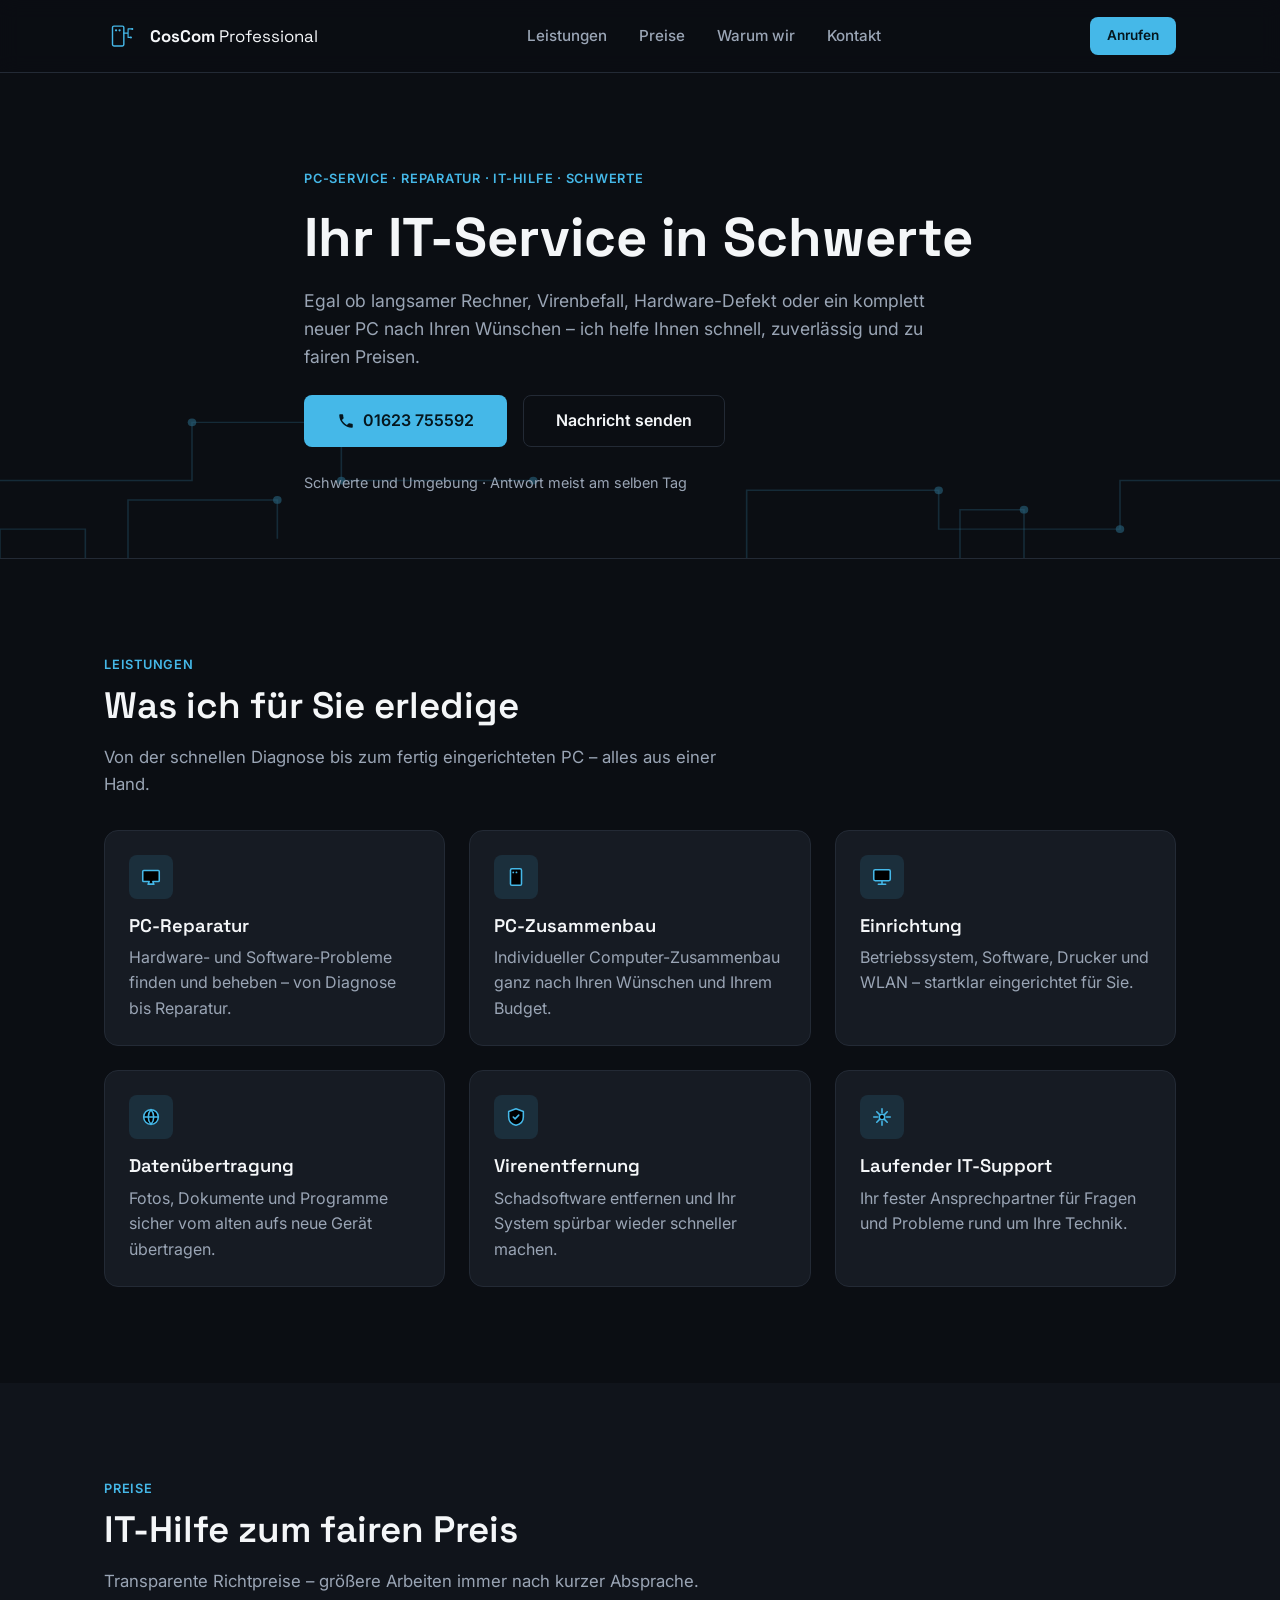
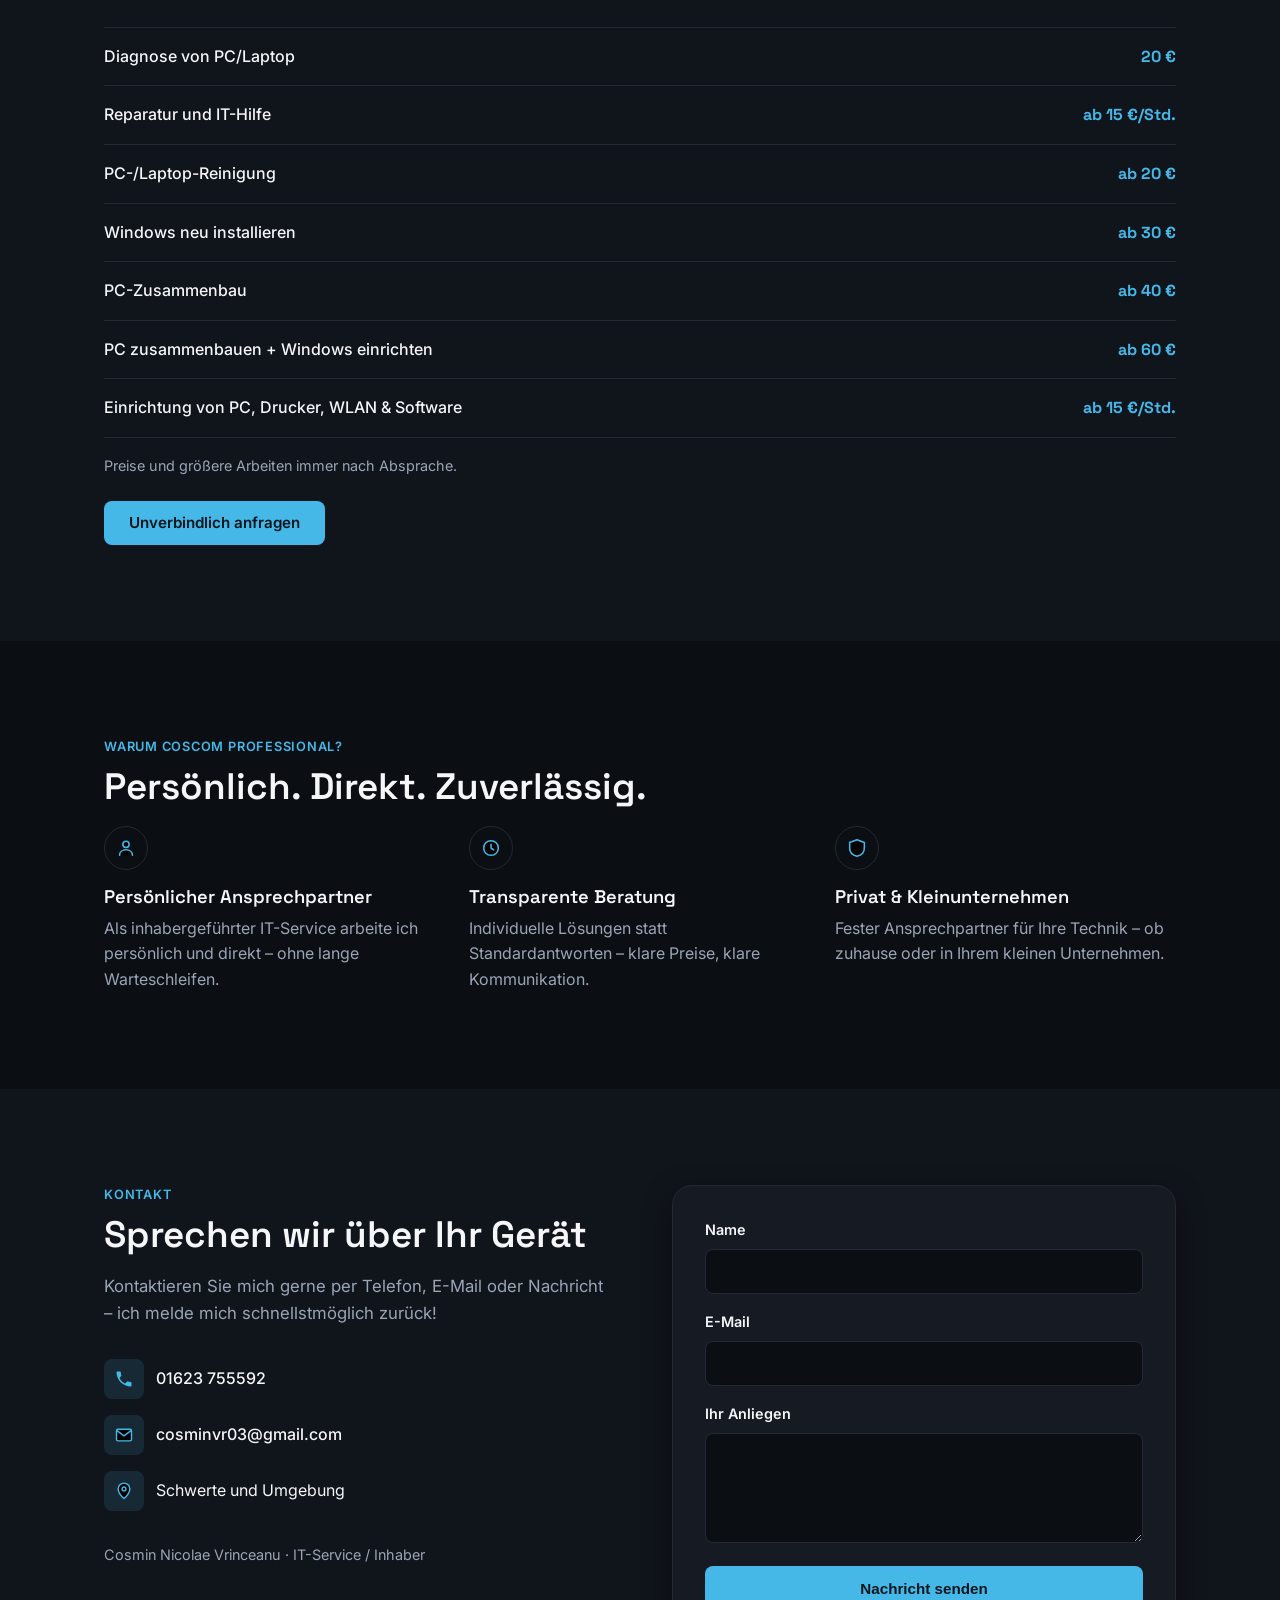
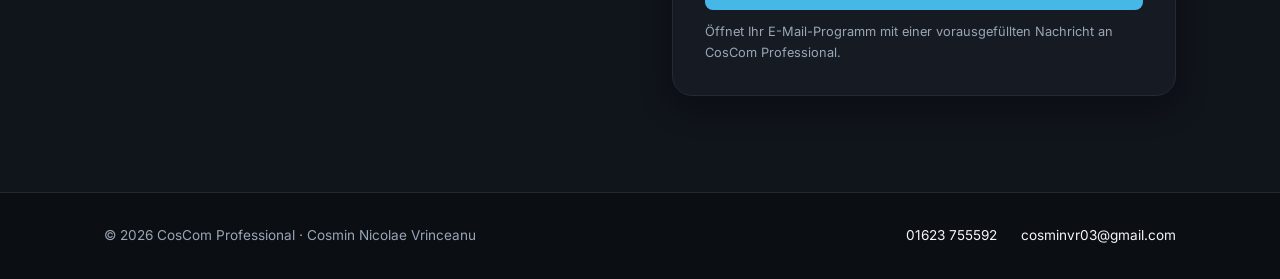
==== index.html @ d7ea2a49 "Add CosCom Professional landing page Static, responsive, accessible site built with the ui-ux-pro-ma" ====
<!doctype html>
<html lang="de">
<head>
<meta charset="UTF-8">
<meta name="viewport" content="width=device-width, initial-scale=1">
<title>CosCom Professional – IT-Service in Schwerte</title>
<meta name="description" content="CosCom Professional: PC-Reparatur, Zusammenbau, Einrichtung und IT-Support in Schwerte und Umgebung. Persönlich, schnell, faire Preise.">
<meta name="theme-color" content="#0b0e13">
<link rel="icon" href="assets/favicon.svg" type="image/svg+xml">
<link rel="preconnect" href="https://fonts.googleapis.com">
<link rel="preconnect" href="https://fonts.gstatic.com" crossorigin>
<link href="https://fonts.googleapis.com/css2?family=Space+Grotesk:wght@500;600;700&family=Inter:wght@400;500;600;700&display=swap" rel="stylesheet">
<link rel="stylesheet" href="assets/css/styles.css">
</head>
<body>

<a class="skip-link" href="#main">Zum Inhalt springen</a>

<header class="site-header">
  <div class="container header-row">
    <a href="#top" class="brand" aria-label="CosCom Professional – Startseite">
      <svg class="brand-icon" viewBox="0 0 48 48" fill="none" aria-hidden="true">
        <rect x="12" y="10" width="16" height="28" rx="2" stroke="currentColor" stroke-width="2"/>
        <circle cx="17" cy="16" r="1.6" fill="currentColor"/>
        <circle cx="22" cy="16" r="1.6" fill="currentColor"/>
        <path d="M28 20 H34 M34 20 V14 M34 20 V26 M34 14 H40 M34 26 H38" stroke="currentColor" stroke-width="1.6" stroke-linecap="round"/>
        <circle cx="40" cy="14" r="1.4" fill="currentColor"/>
        <circle cx="38" cy="26" r="1.4" fill="currentColor"/>
      </svg>
      <span class="brand-word"><strong>CosCom</strong> Professional</span>
    </a>

    <nav class="main-nav" id="main-nav" aria-label="Hauptnavigation">
      <a href="#leistungen">Leistungen</a>
      <a href="#preise">Preise</a>
      <a href="#warum">Warum wir</a>
      <a href="#kontakt">Kontakt</a>
    </nav>

    <div class="header-actions">
      <a class="btn btn-primary btn-sm" href="tel:+491623755592">Anrufen</a>
      <button class="nav-toggle" id="nav-toggle" aria-expanded="false" aria-controls="main-nav" aria-label="Menü öffnen">
        <span></span><span></span><span></span>
      </button>
    </div>
  </div>
</header>

<main id="main">

  <section class="hero" id="top">
    <div class="hero-circuit" aria-hidden="true">
      <svg viewBox="0 0 1200 500" preserveAspectRatio="none">
        <g class="circuit-lines">
          <path d="M0 420 H180 V360 H320 V420 H500" />
          <path d="M120 500 V440 H260 V480" />
          <path d="M700 500 V430 H880 V470 H1050 V420 H1200" />
          <path d="M900 500 V450 H960 V500" />
          <path d="M0 500 V470 H80 V500" />
        </g>
        <g class="circuit-dots">
          <circle cx="180" cy="360" r="4"/>
          <circle cx="320" cy="420" r="4"/>
          <circle cx="500" cy="420" r="4"/>
          <circle cx="260" cy="440" r="4"/>
          <circle cx="880" cy="430" r="4"/>
          <circle cx="1050" cy="470" r="4"/>
          <circle cx="960" cy="450" r="4"/>
        </g>
      </svg>
    </div>

    <div class="container hero-inner">
      <p class="eyebrow">PC-Service &middot; Reparatur &middot; IT-Hilfe &middot; Schwerte</p>
      <h1>Ihr IT-Service in&nbsp;Schwerte</h1>
      <p class="hero-lede">
        Egal ob langsamer Rechner, Virenbefall, Hardware-Defekt oder ein komplett neuer PC nach Ihren Wünschen –
        ich helfe Ihnen schnell, zuverlässig und zu fairen Preisen.
      </p>
      <div class="hero-ctas">
        <a class="btn btn-primary btn-lg" href="tel:+491623755592">
          <svg viewBox="0 0 24 24" aria-hidden="true"><path d="M6.6 10.8c1.4 2.8 3.8 5.2 6.6 6.6l2.2-2.2c.3-.3.7-.4 1-.2 1.1.4 2.3.6 3.6.6.6 0 1 .4 1 1V20c0 .6-.4 1-1 1C10.9 21 3 13.1 3 3.9c0-.6.4-1 1-1h3.2c.6 0 1 .4 1 1 0 1.3.2 2.5.6 3.6.1.4 0 .8-.2 1L6.6 10.8Z" fill="currentColor"/></svg>
          01623 755592
        </a>
        <a class="btn btn-ghost btn-lg" href="#kontakt">Nachricht senden</a>
      </div>
      <p class="hero-note">Schwerte und Umgebung &middot; Antwort meist am selben Tag</p>
    </div>
  </section>

  <section class="section" id="leistungen">
    <div class="container">
      <p class="section-eyebrow">Leistungen</p>
      <h2>Was ich für Sie erledige</h2>
      <p class="section-lede">Von der schnellen Diagnose bis zum fertig eingerichteten PC – alles aus einer Hand.</p>

      <div class="grid grid-3">
        <article class="card">
          <span class="card-icon" aria-hidden="true">
            <svg viewBox="0 0 24 24"><path d="M4 5h16a1 1 0 0 1 1 1v10a1 1 0 0 1-1 1h-6l1 3H9l1-3H4a1 1 0 0 1-1-1V6a1 1 0 0 1 1-1Z" stroke="currentColor" stroke-width="1.7" stroke-linejoin="round"/><path d="M9 20h6" stroke="currentColor" stroke-width="1.7" stroke-linecap="round"/></svg>
          </span>
          <h3>PC-Reparatur</h3>
          <p>Hardware- und Software-Probleme finden und beheben – von Diagnose bis Reparatur.</p>
        </article>

        <article class="card">
          <span class="card-icon" aria-hidden="true">
            <svg viewBox="0 0 24 24"><rect x="6" y="3" width="12" height="18" rx="1.5" stroke="currentColor" stroke-width="1.7"/><circle cx="9" cy="7" r="1" fill="currentColor"/><circle cx="12.5" cy="7" r="1" fill="currentColor"/></svg>
          </span>
          <h3>PC-Zusammenbau</h3>
          <p>Individueller Computer-Zusammenbau ganz nach Ihren Wünschen und Ihrem Budget.</p>
        </article>

        <article class="card">
          <span class="card-icon" aria-hidden="true">
            <svg viewBox="0 0 24 24"><rect x="3" y="4" width="18" height="12" rx="1.5" stroke="currentColor" stroke-width="1.7"/><path d="M8 20h8M12 16v4" stroke="currentColor" stroke-width="1.7" stroke-linecap="round"/></svg>
          </span>
          <h3>Einrichtung</h3>
          <p>Betriebssystem, Software, Drucker und WLAN – startklar eingerichtet für Sie.</p>
        </article>

        <article class="card">
          <span class="card-icon" aria-hidden="true">
            <svg viewBox="0 0 24 24"><path d="M4 12a8 8 0 1 0 16 0 8 8 0 0 0-16 0Z" stroke="currentColor" stroke-width="1.7"/><path d="M4 12h16M12 4c2 2.2 3 5 3 8s-1 5.8-3 8c-2-2.2-3-5-3-8s1-5.8 3-8Z" stroke="currentColor" stroke-width="1.7"/></svg>
          </span>
          <h3>Datenübertragung</h3>
          <p>Fotos, Dokumente und Programme sicher vom alten aufs neue Gerät übertragen.</p>
        </article>

        <article class="card">
          <span class="card-icon" aria-hidden="true">
            <svg viewBox="0 0 24 24"><path d="M12 3 4 6v6c0 4.5 3.2 7.9 8 9 4.8-1.1 8-4.5 8-9V6l-8-3Z" stroke="currentColor" stroke-width="1.7" stroke-linejoin="round"/><path d="m9 12 2 2 4-4" stroke="currentColor" stroke-width="1.7" stroke-linecap="round" stroke-linejoin="round"/></svg>
          </span>
          <h3>Virenentfernung</h3>
          <p>Schadsoftware entfernen und Ihr System spürbar wieder schneller machen.</p>
        </article>

        <article class="card">
          <span class="card-icon" aria-hidden="true">
            <svg viewBox="0 0 24 24"><path d="M12 3v4M12 17v4M3 12h4M17 12h4M6.3 6.3l2.8 2.8M14.9 14.9l2.8 2.8M6.3 17.7l2.8-2.8M14.9 9.1l2.8-2.8" stroke="currentColor" stroke-width="1.7" stroke-linecap="round"/><circle cx="12" cy="12" r="3" stroke="currentColor" stroke-width="1.7"/></svg>
          </span>
          <h3>Laufender IT-Support</h3>
          <p>Ihr fester Ansprechpartner für Fragen und Probleme rund um Ihre Technik.</p>
        </article>
      </div>
    </div>
  </section>

  <section class="section section-alt" id="preise">
    <div class="container">
      <p class="section-eyebrow">Preise</p>
      <h2>IT-Hilfe zum fairen Preis</h2>
      <p class="section-lede">Transparente Richtpreise – größere Arbeiten immer nach kurzer Absprache.</p>

      <ul class="price-list" role="list">
        <li class="price-row"><span>Diagnose von PC/Laptop</span><span class="price-value">20&nbsp;€</span></li>
        <li class="price-row"><span>Reparatur und IT-Hilfe</span><span class="price-value">ab 15&nbsp;€/Std.</span></li>
        <li class="price-row"><span>PC-/Laptop-Reinigung</span><span class="price-value">ab 20&nbsp;€</span></li>
        <li class="price-row"><span>Windows neu installieren</span><span class="price-value">ab 30&nbsp;€</span></li>
        <li class="price-row"><span>PC-Zusammenbau</span><span class="price-value">ab 40&nbsp;€</span></li>
        <li class="price-row"><span>PC zusammenbauen + Windows einrichten</span><span class="price-value">ab 60&nbsp;€</span></li>
        <li class="price-row"><span>Einrichtung von PC, Drucker, WLAN &amp; Software</span><span class="price-value">ab 15&nbsp;€/Std.</span></li>
      </ul>
      <p class="price-note">Preise und größere Arbeiten immer nach Absprache.</p>
      <a class="btn btn-primary" href="#kontakt">Unverbindlich anfragen</a>
    </div>
  </section>

  <section class="section" id="warum">
    <div class="container">
      <p class="section-eyebrow">Warum CosCom Professional?</p>
      <h2>Persönlich. Direkt. Zuverlässig.</h2>

      <div class="grid grid-3 value-grid">
        <article class="value-item">
          <span class="value-icon" aria-hidden="true">
            <svg viewBox="0 0 24 24"><circle cx="12" cy="8" r="3.4" stroke="currentColor" stroke-width="1.7"/><path d="M5 20c0-3.6 3.1-6 7-6s7 2.4 7 6" stroke="currentColor" stroke-width="1.7" stroke-linecap="round"/></svg>
          </span>
          <h3>Persönlicher Ansprechpartner</h3>
          <p>Als inhabergeführter IT-Service arbeite ich persönlich und direkt – ohne lange Warteschleifen.</p>
        </article>

        <article class="value-item">
          <span class="value-icon" aria-hidden="true">
            <svg viewBox="0 0 24 24"><path d="M4 12a8 8 0 1 1 16 0 8 8 0 0 1-16 0Z" stroke="currentColor" stroke-width="1.7"/><path d="M12 8v4l3 2" stroke="currentColor" stroke-width="1.7" stroke-linecap="round" stroke-linejoin="round"/></svg>
          </span>
          <h3>Transparente Beratung</h3>
          <p>Individuelle Lösungen statt Standardantworten – klare Preise, klare Kommunikation.</p>
        </article>

        <article class="value-item">
          <span class="value-icon" aria-hidden="true">
            <svg viewBox="0 0 24 24"><path d="M12 3 4 6v6c0 4.5 3.2 7.9 8 9 4.8-1.1 8-4.5 8-9V6l-8-3Z" stroke="currentColor" stroke-width="1.7" stroke-linejoin="round"/></svg>
          </span>
          <h3>Privat &amp; Kleinunternehmen</h3>
          <p>Fester Ansprechpartner für Ihre Technik – ob zuhause oder in Ihrem kleinen Unternehmen.</p>
        </article>
      </div>
    </div>
  </section>

  <section class="section section-alt" id="kontakt">
    <div class="container kontakt-grid">
      <div class="kontakt-info">
        <p class="section-eyebrow">Kontakt</p>
        <h2>Sprechen wir über Ihr Gerät</h2>
        <p class="section-lede">
          Kontaktieren Sie mich gerne per Telefon, E-Mail oder Nachricht – ich melde mich schnellstmöglich zurück!
        </p>

        <ul class="contact-list" role="list">
          <li>
            <span class="contact-icon" aria-hidden="true"><svg viewBox="0 0 24 24"><path d="M6.6 10.8c1.4 2.8 3.8 5.2 6.6 6.6l2.2-2.2c.3-.3.7-.4 1-.2 1.1.4 2.3.6 3.6.6.6 0 1 .4 1 1V20c0 .6-.4 1-1 1C10.9 21 3 13.1 3 3.9c0-.6.4-1 1-1h3.2c.6 0 1 .4 1 1 0 1.3.2 2.5.6 3.6.1.4 0 .8-.2 1L6.6 10.8Z" fill="currentColor"/></svg></span>
            <a href="tel:+491623755592">01623 755592</a>
          </li>
          <li>
            <span class="contact-icon" aria-hidden="true"><svg viewBox="0 0 24 24"><rect x="3" y="5" width="18" height="14" rx="2" stroke="currentColor" stroke-width="1.7"/><path d="m4 7 8 6 8-6" stroke="currentColor" stroke-width="1.7" stroke-linecap="round" stroke-linejoin="round"/></svg></span>
            <a href="mailto:cosminvr03@gmail.com">cosminvr03@gmail.com</a>
          </li>
          <li>
            <span class="contact-icon" aria-hidden="true"><svg viewBox="0 0 24 24"><path d="M12 21s7-6.1 7-11.5A7 7 0 0 0 5 9.5C5 14.9 12 21 12 21Z" stroke="currentColor" stroke-width="1.7" stroke-linejoin="round"/><circle cx="12" cy="9.5" r="2.3" stroke="currentColor" stroke-width="1.7"/></svg></span>
            <span>Schwerte und Umgebung</span>
          </li>
        </ul>

        <p class="owner-line">Cosmin Nicolae Vrinceanu &middot; IT-Service / Inhaber</p>
      </div>

      <form class="kontakt-form" action="mailto:cosminvr03@gmail.com" method="post" enctype="text/plain">
        <div class="field">
          <label for="name">Name</label>
          <input id="name" name="Name" type="text" autocomplete="name" required>
        </div>
        <div class="field">
          <label for="email">E-Mail</label>
          <input id="email" name="E-Mail" type="email" autocomplete="email" required>
        </div>
        <div class="field">
          <label for="message">Ihr Anliegen</label>
          <textarea id="message" name="Nachricht" rows="4" required></textarea>
        </div>
        <button class="btn btn-primary btn-block" type="submit">Nachricht senden</button>
        <p class="form-hint">Öffnet Ihr E-Mail-Programm mit einer vorausgefüllten Nachricht an CosCom Professional.</p>
      </form>
    </div>
  </section>

</main>

<footer class="site-footer">
  <div class="container footer-row">
    <p>&copy; <span id="year"></span> CosCom Professional &middot; Cosmin Nicolae Vrinceanu</p>
    <div class="footer-links">
      <a href="tel:+491623755592">01623 755592</a>
      <a href="mailto:cosminvr03@gmail.com">cosminvr03@gmail.com</a>
    </div>
  </div>
</footer>

<script src="assets/js/main.js"></script>
</body>
</html>
---- assets/css/styles.css ----
/* ===== Design tokens ===== */
:root {
  --color-bg: #0b0e13;
  --color-bg-alt: #10141b;
  --color-card: #161b23;
  --color-card-border: #232a35;
  --color-fg: #f4f6f8;
  --color-fg-muted: #9aa5b5;
  --color-accent: #45b8e8;
  --color-accent-dark: #2a93bf;
  --color-accent-soft: rgba(69, 184, 232, 0.12);
  --color-focus: #7dd3fc;

  --font-heading: "Space Grotesk", "Segoe UI", sans-serif;
  --font-body: "Inter", "Segoe UI", sans-serif;

  --space-2: 8px;
  --space-3: 12px;
  --space-4: 16px;
  --space-6: 24px;
  --space-8: 32px;
  --space-12: 48px;
  --space-16: 64px;
  --space-24: 96px;

  --radius-sm: 8px;
  --radius-md: 14px;
  --radius-lg: 20px;
  --shadow-card: 0 10px 30px rgba(0, 0, 0, 0.35);
  --max-width: 1120px;
  --transition: 200ms ease;
}

/* ===== Reset ===== */
*, *::before, *::after { box-sizing: border-box; }
html { scroll-behavior: smooth; }
@media (prefers-reduced-motion: reduce) {
  html { scroll-behavior: auto; }
  *, *::before, *::after { animation-duration: 0.01ms !important; animation-iteration-count: 1 !important; transition-duration: 0.01ms !important; }
}

body {
  margin: 0;
  background: var(--color-bg);
  color: var(--color-fg);
  font-family: var(--font-body);
  font-size: 16px;
  line-height: 1.6;
  -webkit-font-smoothing: antialiased;
}

img, svg { display: block; max-width: 100%; }
a { color: inherit; text-decoration: none; }

h1, h2, h3 { font-family: var(--font-heading); line-height: 1.2; margin: 0 0 var(--space-4); font-weight: 600; }
h1 { font-size: clamp(2.1rem, 5vw, 3.4rem); font-weight: 700; }
h2 { font-size: clamp(1.6rem, 3vw, 2.3rem); }
h3 { font-size: 1.15rem; margin-bottom: var(--space-2); }
p { margin: 0 0 var(--space-4); color: var(--color-fg-muted); }

.container {
  width: 100%;
  max-width: var(--max-width);
  margin: 0 auto;
  padding: 0 var(--space-6);
}

/* Focus visibility (never remove) */
a:focus-visible,
button:focus-visible,
input:focus-visible,
textarea:focus-visible {
  outline: 2px solid var(--color-focus);
  outline-offset: 3px;
  border-radius: 4px;
}

.skip-link {
  position: absolute;
  left: -9999px;
  top: 0;
  background: var(--color-accent);
  color: #05161d;
  padding: var(--space-3) var(--space-4);
  z-index: 100;
  border-radius: 0 0 var(--radius-sm) 0;
  font-weight: 600;
}
.skip-link:focus {
  left: 0;
}

/* ===== Buttons ===== */
.btn {
  display: inline-flex;
  align-items: center;
  justify-content: center;
  gap: var(--space-2);
  min-height: 44px;
  padding: 0 var(--space-6);
  border-radius: var(--radius-sm);
  font-weight: 600;
  font-size: 0.95rem;
  border: 1px solid transparent;
  cursor: pointer;
  transition: transform var(--transition), background var(--transition), border-color var(--transition), box-shadow var(--transition);
  white-space: nowrap;
}
.btn svg { width: 18px; height: 18px; }
.btn-primary { background: var(--color-accent); color: #05161d; }
.btn-primary:hover { background: var(--color-accent-dark); }
.btn-ghost { background: transparent; color: var(--color-fg); border-color: var(--color-card-border); }
.btn-ghost:hover { border-color: var(--color-accent); color: var(--color-accent); }
.btn-lg { min-height: 52px; padding: 0 var(--space-8); font-size: 1rem; }
.btn-sm { min-height: 38px; padding: 0 var(--space-4); font-size: 0.85rem; }
.btn-block { width: 100%; }
.btn:active { transform: translateY(1px); }

/* ===== Header ===== */
.site-header {
  position: sticky;
  top: 0;
  z-index: 50;
  background: rgba(11, 14, 19, 0.85);
  backdrop-filter: blur(10px);
  border-bottom: 1px solid var(--color-card-border);
}
.header-row {
  display: flex;
  align-items: center;
  justify-content: space-between;
  gap: var(--space-4);
  height: 72px;
}
.brand {
  display: flex;
  align-items: center;
  gap: var(--space-3);
  flex-shrink: 0;
}
.brand-icon { width: 34px; height: 34px; color: var(--color-accent); }
.brand-word { font-family: var(--font-heading); font-size: 1.05rem; color: var(--color-fg); }
.brand-word strong { font-weight: 700; }

.main-nav {
  display: flex;
  gap: var(--space-8);
}
.main-nav a {
  color: var(--color-fg-muted);
  font-weight: 500;
  font-size: 0.95rem;
  padding: var(--space-2) 0;
  transition: color var(--transition);
}
.main-nav a:hover { color: var(--color-accent); }

.header-actions { display: flex; align-items: center; gap: var(--space-3); }

.nav-toggle {
  display: none;
  flex-direction: column;
  justify-content: center;
  gap: 5px;
  width: 44px;
  height: 44px;
  background: transparent;
  border: 1px solid var(--color-card-border);
  border-radius: var(--radius-sm);
  cursor: pointer;
}
.nav-toggle span {
  display: block;
  width: 18px;
  height: 2px;
  margin: 0 auto;
  background: var(--color-fg);
  transition: transform var(--transition), opacity var(--transition);
}
.nav-toggle[aria-expanded="true"] span:nth-child(1) { transform: translateY(7px) rotate(45deg); }
.nav-toggle[aria-expanded="true"] span:nth-child(2) { opacity: 0; }
.nav-toggle[aria-expanded="true"] span:nth-child(3) { transform: translateY(-7px) rotate(-45deg); }

/* ===== Hero ===== */
.hero {
  position: relative;
  overflow: hidden;
  padding: var(--space-24) 0 var(--space-16);
  border-bottom: 1px solid var(--color-card-border);
}
.hero-circuit {
  position: absolute;
  inset: 0;
  z-index: 0;
  opacity: 0.5;
  pointer-events: none;
}
.hero-circuit svg { width: 100%; height: 100%; }
.circuit-lines path {
  fill: none;
  stroke: var(--color-accent);
  stroke-width: 1.5;
  opacity: 0.35;
}
.circuit-dots circle { fill: var(--color-accent); opacity: 0.6; }

.hero-inner { position: relative; z-index: 1; max-width: 720px; }
.eyebrow {
  color: var(--color-accent);
  font-weight: 600;
  letter-spacing: 0.06em;
  text-transform: uppercase;
  font-size: 0.8rem;
  margin-bottom: var(--space-4);
}
.hero-lede { font-size: 1.1rem; max-width: 60ch; }
.hero-ctas { display: flex; flex-wrap: wrap; gap: var(--space-4); margin: var(--space-6) 0; }
.hero-note { font-size: 0.9rem; color: var(--color-fg-muted); margin: 0; }

/* ===== Sections ===== */
.section { padding: var(--space-24) 0; }
.section-alt { background: var(--color-bg-alt); }
.section-eyebrow {
  color: var(--color-accent);
  font-weight: 600;
  letter-spacing: 0.06em;
  text-transform: uppercase;
  font-size: 0.8rem;
  margin-bottom: var(--space-2);
}
.section-lede { max-width: 60ch; font-size: 1.05rem; margin-bottom: var(--space-8); }

/* ===== Grid & cards ===== */
.grid { display: grid; gap: var(--space-6); }
.grid-3 { grid-template-columns: repeat(3, 1fr); }

.card {
  background: var(--color-card);
  border: 1px solid var(--color-card-border);
  border-radius: var(--radius-md);
  padding: var(--space-6);
  transition: border-color var(--transition), transform var(--transition);
}
.card:hover { border-color: var(--color-accent); transform: translateY(-2px); }
.card-icon {
  display: inline-flex;
  align-items: center;
  justify-content: center;
  width: 44px;
  height: 44px;
  border-radius: var(--radius-sm);
  background: var(--color-accent-soft);
  color: var(--color-accent);
  margin-bottom: var(--space-4);
}
.card-icon svg { width: 22px; height: 22px; }
.card h3 { color: var(--color-fg); }
.card p { margin: 0; }

.value-grid .value-item { text-align: left; }
.value-icon {
  display: inline-flex;
  align-items: center;
  justify-content: center;
  width: 44px;
  height: 44px;
  border-radius: 50%;
  border: 1px solid var(--color-card-border);
  color: var(--color-accent);
  margin-bottom: var(--space-4);
}
.value-icon svg { width: 22px; height: 22px; }
.value-item h3 { color: var(--color-fg); }
.value-item p { margin: 0; }

/* ===== Pricing ===== */
.price-list {
  list-style: none;
  margin: 0 0 var(--space-4);
  padding: 0;
  border-top: 1px solid var(--color-card-border);
}
.price-row {
  display: flex;
  justify-content: space-between;
  align-items: baseline;
  gap: var(--space-4);
  padding: var(--space-4) 0;
  border-bottom: 1px solid var(--color-card-border);
}
.price-row span:first-child { color: var(--color-fg); font-weight: 500; }
.price-value { color: var(--color-accent); font-weight: 700; font-family: var(--font-heading); white-space: nowrap; }
.price-note { font-size: 0.9rem; margin-bottom: var(--space-6); }

/* ===== Kontakt ===== */
.kontakt-grid {
  display: grid;
  grid-template-columns: 1fr 1fr;
  gap: var(--space-16);
  align-items: start;
}
.contact-list { list-style: none; margin: var(--space-6) 0; padding: 0; display: grid; gap: var(--space-4); }
.contact-list li { display: flex; align-items: center; gap: var(--space-3); }
.contact-list a { color: var(--color-fg); font-weight: 500; transition: color var(--transition); }
.contact-list a:hover { color: var(--color-accent); }
.contact-icon {
  display: inline-flex;
  align-items: center;
  justify-content: center;
  width: 40px;
  height: 40px;
  flex-shrink: 0;
  border-radius: var(--radius-sm);
  background: var(--color-accent-soft);
  color: var(--color-accent);
}
.contact-icon svg { width: 20px; height: 20px; }
.owner-line { font-size: 0.9rem; color: var(--color-fg-muted); margin-top: var(--space-8); }

.kontakt-form {
  background: var(--color-card);
  border: 1px solid var(--color-card-border);
  border-radius: var(--radius-lg);
  padding: var(--space-8);
  box-shadow: var(--shadow-card);
}
.field { margin-bottom: var(--space-4); }
.field label {
  display: block;
  margin-bottom: var(--space-2);
  font-size: 0.9rem;
  font-weight: 600;
  color: var(--color-fg);
}
.field input,
.field textarea {
  width: 100%;
  min-height: 44px;
  background: var(--color-bg);
  border: 1px solid var(--color-card-border);
  border-radius: var(--radius-sm);
  padding: var(--space-3) var(--space-4);
  color: var(--color-fg);
  font-family: var(--font-body);
  font-size: 0.95rem;
  transition: border-color var(--transition);
}
.field input:focus,
.field textarea:focus { border-color: var(--color-accent); }
.field textarea { resize: vertical; min-height: 110px; }
.form-hint { font-size: 0.8rem; margin: var(--space-3) 0 0; }

/* ===== Footer ===== */
.site-footer { border-top: 1px solid var(--color-card-border); padding: var(--space-8) 0; }
.footer-row {
  display: flex;
  flex-wrap: wrap;
  gap: var(--space-4);
  justify-content: space-between;
  align-items: center;
}
.footer-row p { margin: 0; font-size: 0.85rem; }
.footer-links { display: flex; gap: var(--space-6); font-size: 0.85rem; }
.footer-links a:hover { color: var(--color-accent); }

/* ===== Responsive ===== */
@media (max-width: 1024px) {
  .grid-3 { grid-template-columns: repeat(2, 1fr); }
}

@media (max-width: 768px) {
  .main-nav { display: none; }
  .nav-toggle { display: flex; }
  .header-actions .btn-sm { display: none; }

  .main-nav.is-open {
    display: flex;
    flex-direction: column;
    position: absolute;
    top: 72px;
    left: 0;
    right: 0;
    background: var(--color-bg-alt);
    border-bottom: 1px solid var(--color-card-border);
    padding: var(--space-4) var(--space-6) var(--space-6);
    gap: var(--space-4);
  }

  .kontakt-grid { grid-template-columns: 1fr; gap: var(--space-12); }
  .grid-3 { grid-template-columns: 1fr; }
  .hero { padding: var(--space-16) 0 var(--space-12); }
  .section { padding: var(--space-16) 0; }
}

@media (max-width: 480px) {
  .container { padding: 0 var(--space-4); }
  .hero-ctas { flex-direction: column; align-items: stretch; }
  .price-row { flex-direction: column; gap: var(--space-1, 4px); }
  .price-value { align-self: flex-start; }
}
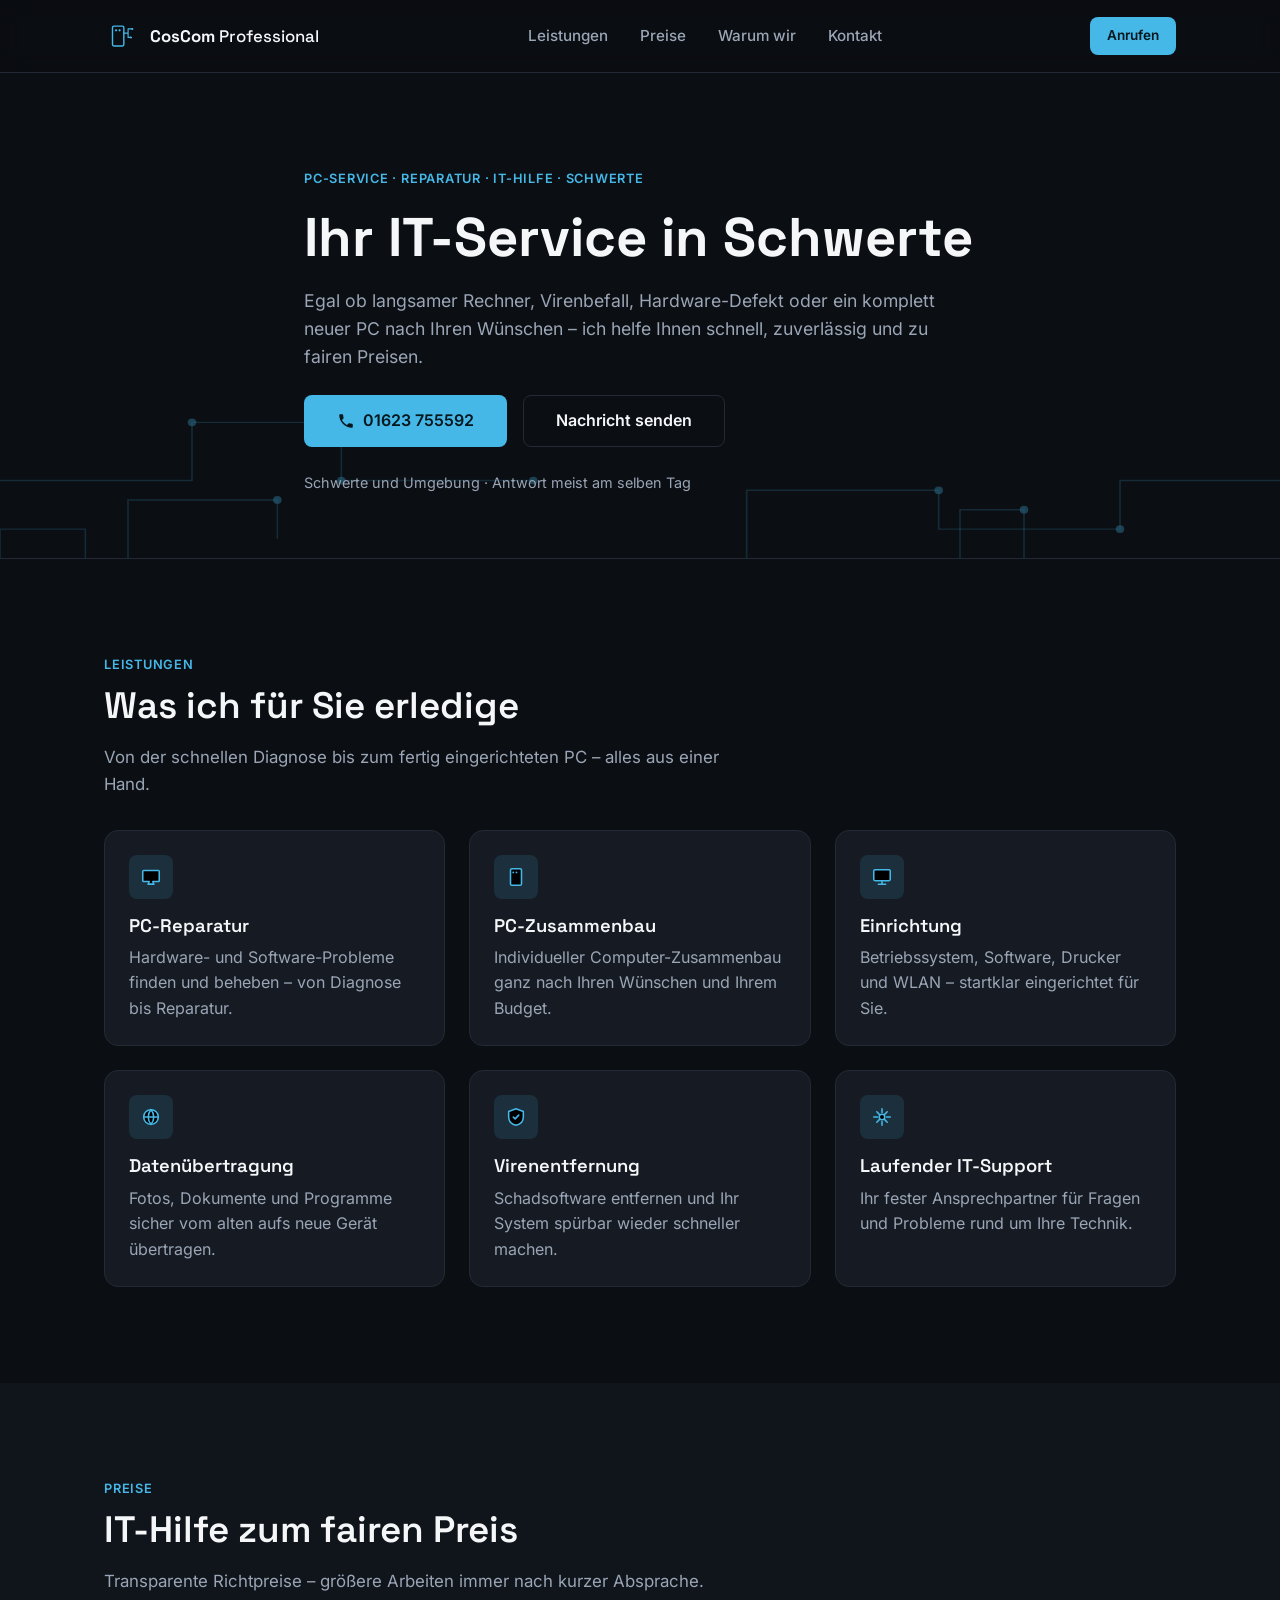
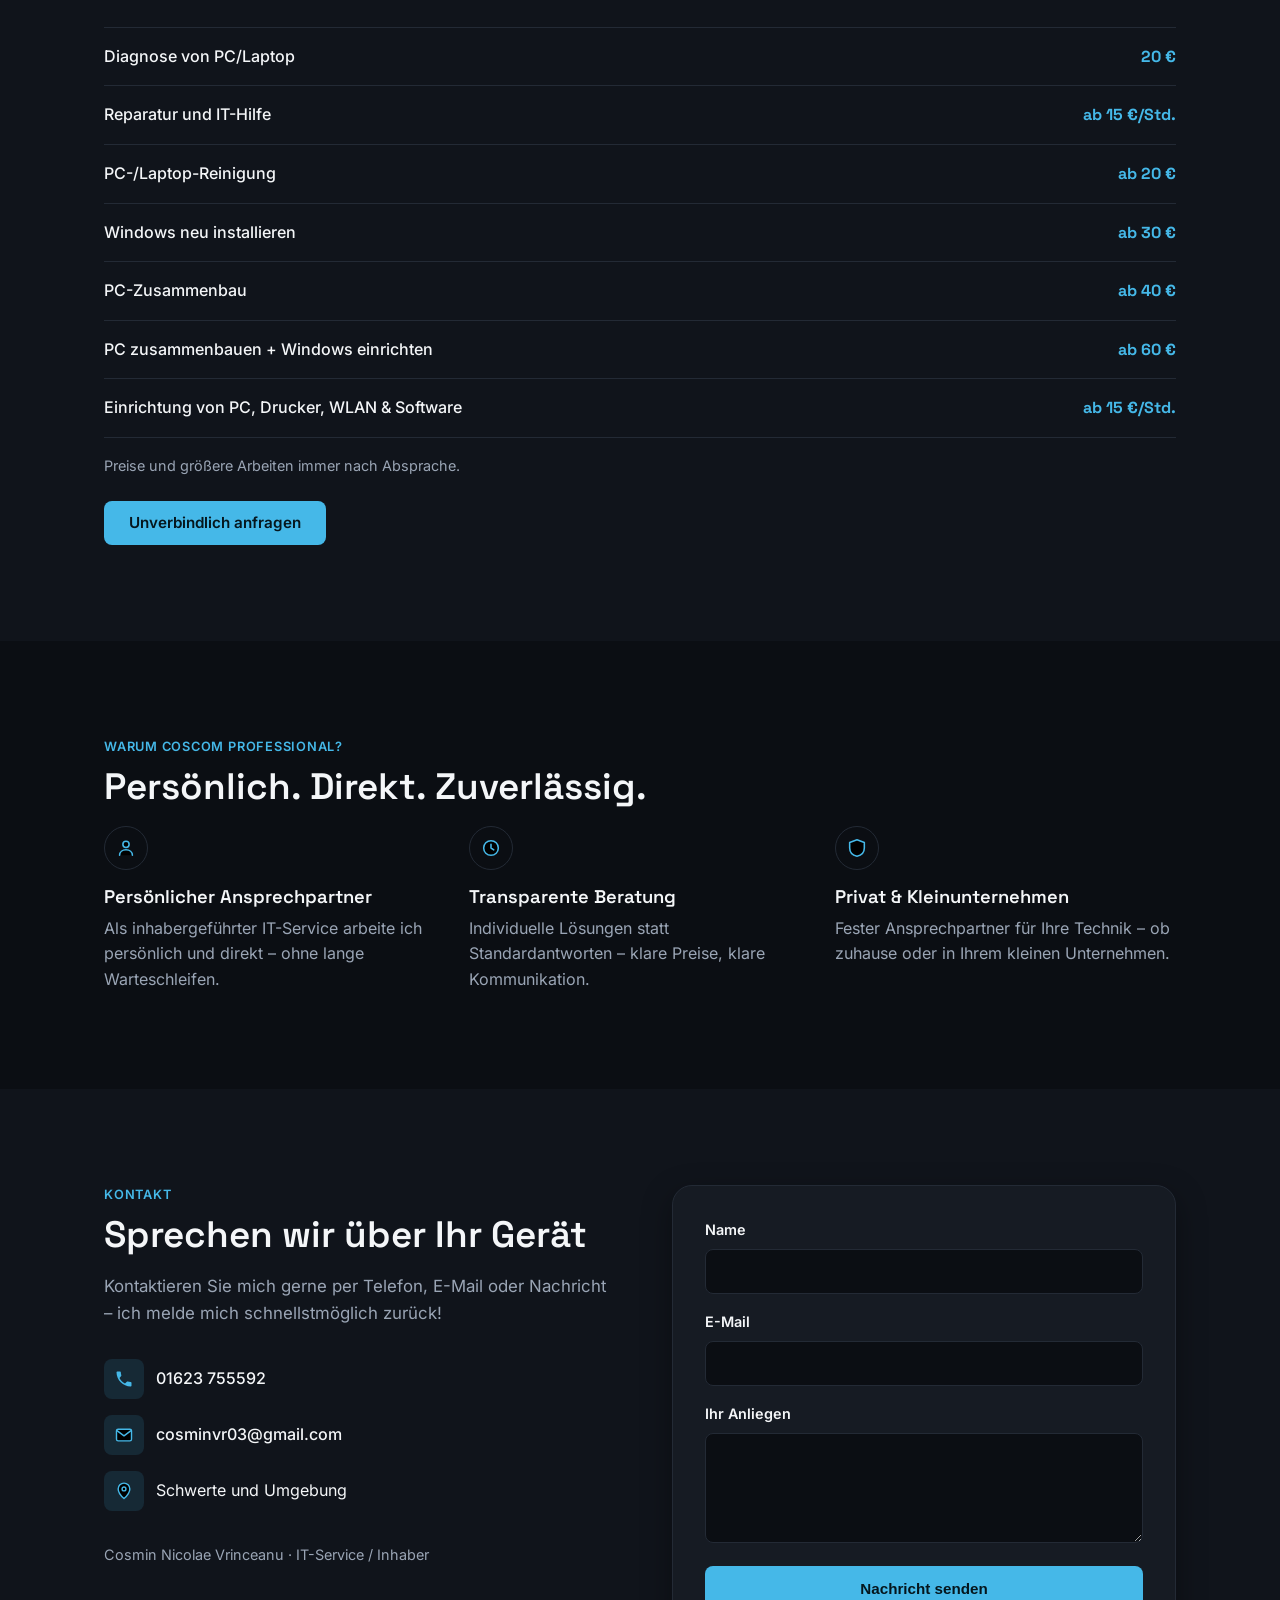
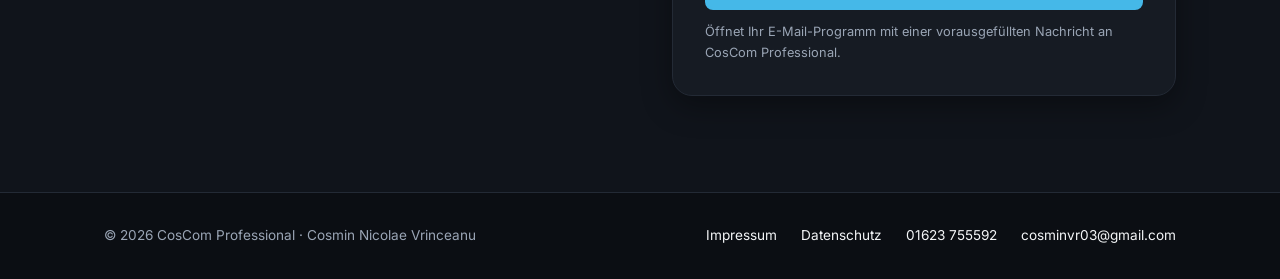
==== commit d6cee59d: "Add Impressum and Datenschutzerklaerung; self-host fonts Adds legally required Impressum (Sec. 5 TMG" ====
--- a/index.html
+++ b/index.html
@@ -7,9 +7,6 @@
 <meta name="description" content="CosCom Professional: PC-Reparatur, Zusammenbau, Einrichtung und IT-Support in Schwerte und Umgebung. Persönlich, schnell, faire Preise.">
 <meta name="theme-color" content="#0b0e13">
 <link rel="icon" href="assets/favicon.svg" type="image/svg+xml">
-<link rel="preconnect" href="https://fonts.googleapis.com">
-<link rel="preconnect" href="https://fonts.gstatic.com" crossorigin>
-<link href="https://fonts.googleapis.com/css2?family=Space+Grotesk:wght@500;600;700&family=Inter:wght@400;500;600;700&display=swap" rel="stylesheet">
 <link rel="stylesheet" href="assets/css/styles.css">
 </head>
 <body>
@@ -251,6 +248,8 @@
   <div class="container footer-row">
     <p>&copy; <span id="year"></span> CosCom Professional &middot; Cosmin Nicolae Vrinceanu</p>
     <div class="footer-links">
+      <a href="impressum.html">Impressum</a>
+      <a href="datenschutz.html">Datenschutz</a>
       <a href="tel:+491623755592">01623 755592</a>
       <a href="mailto:cosminvr03@gmail.com">cosminvr03@gmail.com</a>
     </div>
--- a/assets/css/styles.css
+++ b/assets/css/styles.css
@@ -1,3 +1,54 @@
+/* ===== Local fonts (self-hosted, no third-party requests) ===== */
+@font-face {
+  font-family: "Inter";
+  font-style: normal;
+  font-weight: 400;
+  font-display: swap;
+  src: url("../fonts/inter-400.woff2") format("woff2");
+}
+@font-face {
+  font-family: "Inter";
+  font-style: normal;
+  font-weight: 500;
+  font-display: swap;
+  src: url("../fonts/inter-500.woff2") format("woff2");
+}
+@font-face {
+  font-family: "Inter";
+  font-style: normal;
+  font-weight: 600;
+  font-display: swap;
+  src: url("../fonts/inter-600.woff2") format("woff2");
+}
+@font-face {
+  font-family: "Inter";
+  font-style: normal;
+  font-weight: 700;
+  font-display: swap;
+  src: url("../fonts/inter-700.woff2") format("woff2");
+}
+@font-face {
+  font-family: "Space Grotesk";
+  font-style: normal;
+  font-weight: 500;
+  font-display: swap;
+  src: url("../fonts/space-grotesk-500.woff2") format("woff2");
+}
+@font-face {
+  font-family: "Space Grotesk";
+  font-style: normal;
+  font-weight: 600;
+  font-display: swap;
+  src: url("../fonts/space-grotesk-600.woff2") format("woff2");
+}
+@font-face {
+  font-family: "Space Grotesk";
+  font-style: normal;
+  font-weight: 700;
+  font-display: swap;
+  src: url("../fonts/space-grotesk-700.woff2") format("woff2");
+}
+
 /* ===== Design tokens ===== */
 :root {
   --color-bg: #0b0e13;
@@ -350,6 +401,25 @@
 .field textarea { resize: vertical; min-height: 110px; }
 .form-hint { font-size: 0.8rem; margin: var(--space-3) 0 0; }
 
+/* ===== Legal pages (Impressum/Datenschutz) ===== */
+.legal-content {
+  max-width: 720px;
+}
+.legal-content h1 { margin-top: var(--space-2); }
+.legal-content h2 {
+  font-size: 1.15rem;
+  color: var(--color-fg);
+  margin-top: var(--space-12);
+  margin-bottom: var(--space-3);
+}
+.legal-content p,
+.legal-content li { color: var(--color-fg-muted); }
+.legal-content ul { padding-left: var(--space-6); margin: 0 0 var(--space-4); }
+.legal-content li { margin-bottom: var(--space-2); }
+.legal-content a { color: var(--color-accent); text-decoration: underline; text-underline-offset: 2px; }
+.legal-content a:hover { color: var(--color-fg); }
+.legal-updated { margin-top: var(--space-12); font-size: 0.85rem; }
+
 /* ===== Footer ===== */
 .site-footer { border-top: 1px solid var(--color-card-border); padding: var(--space-8) 0; }
 .footer-row {
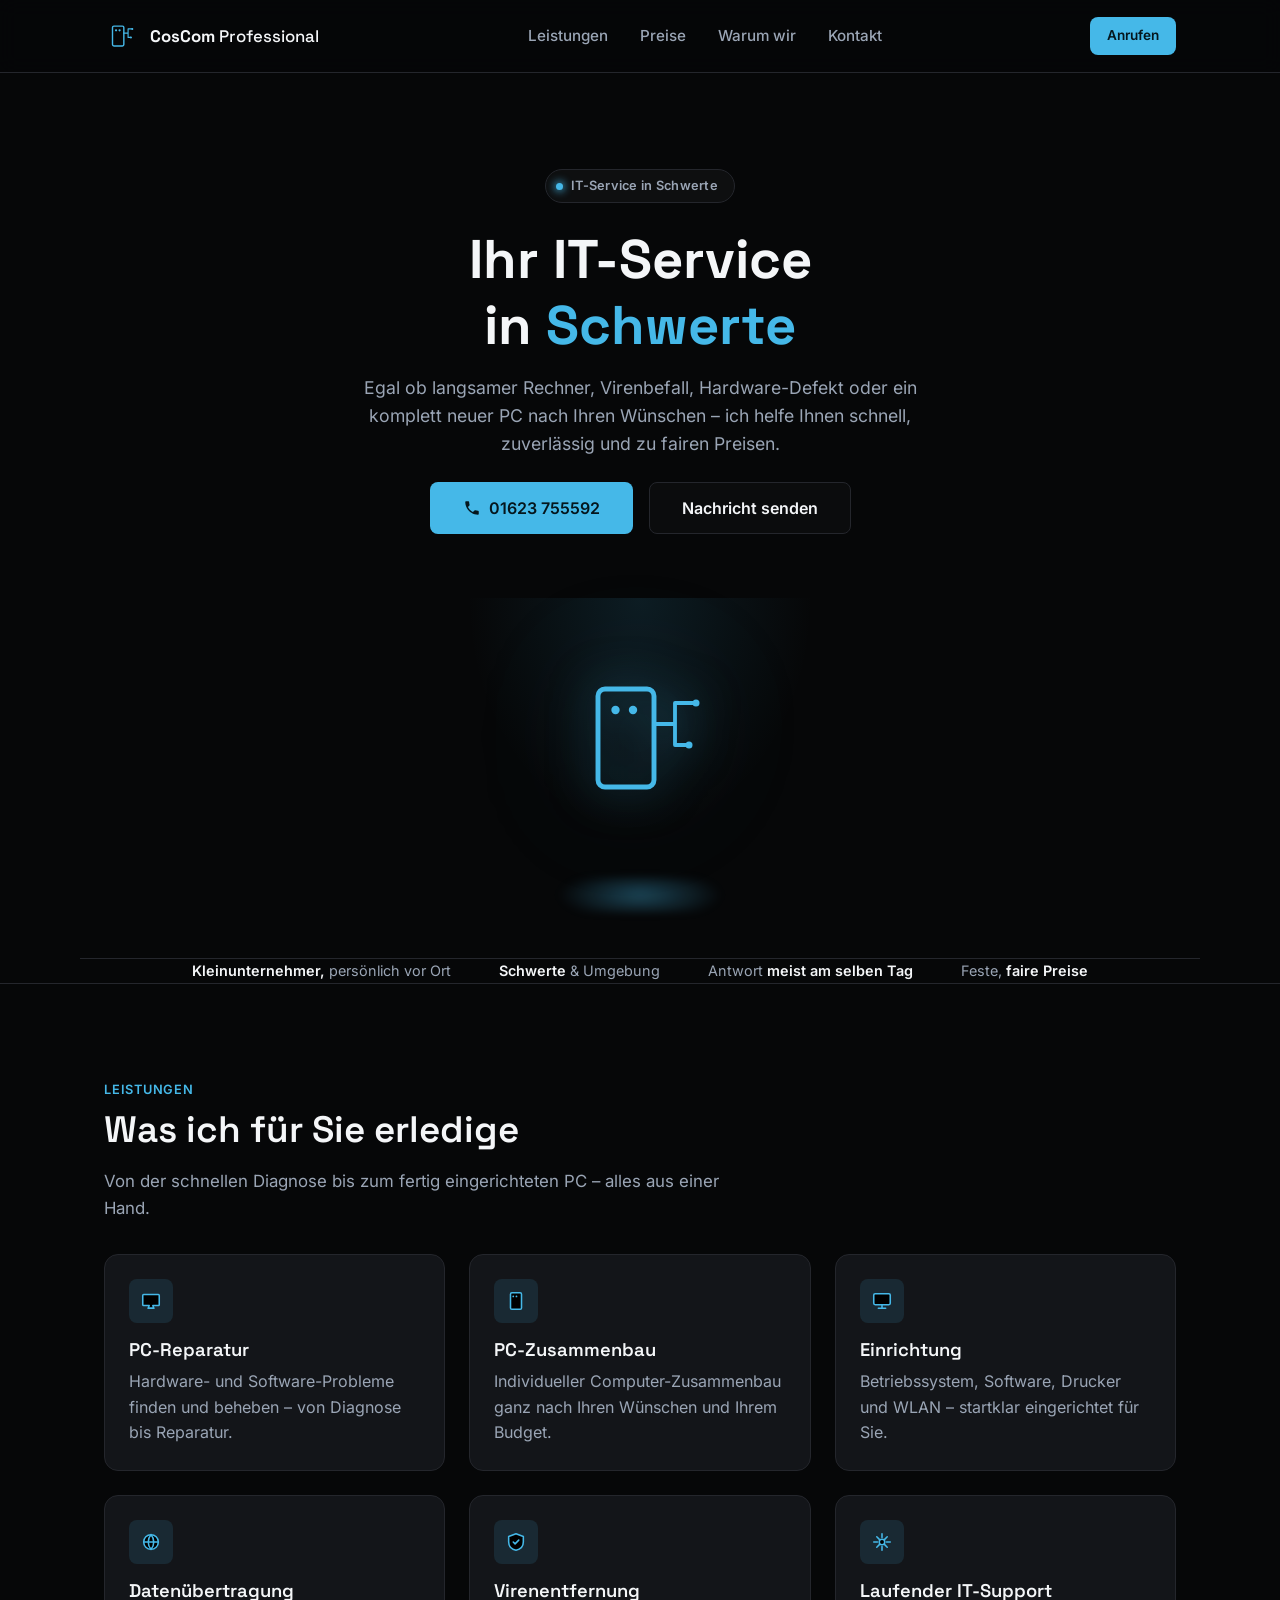
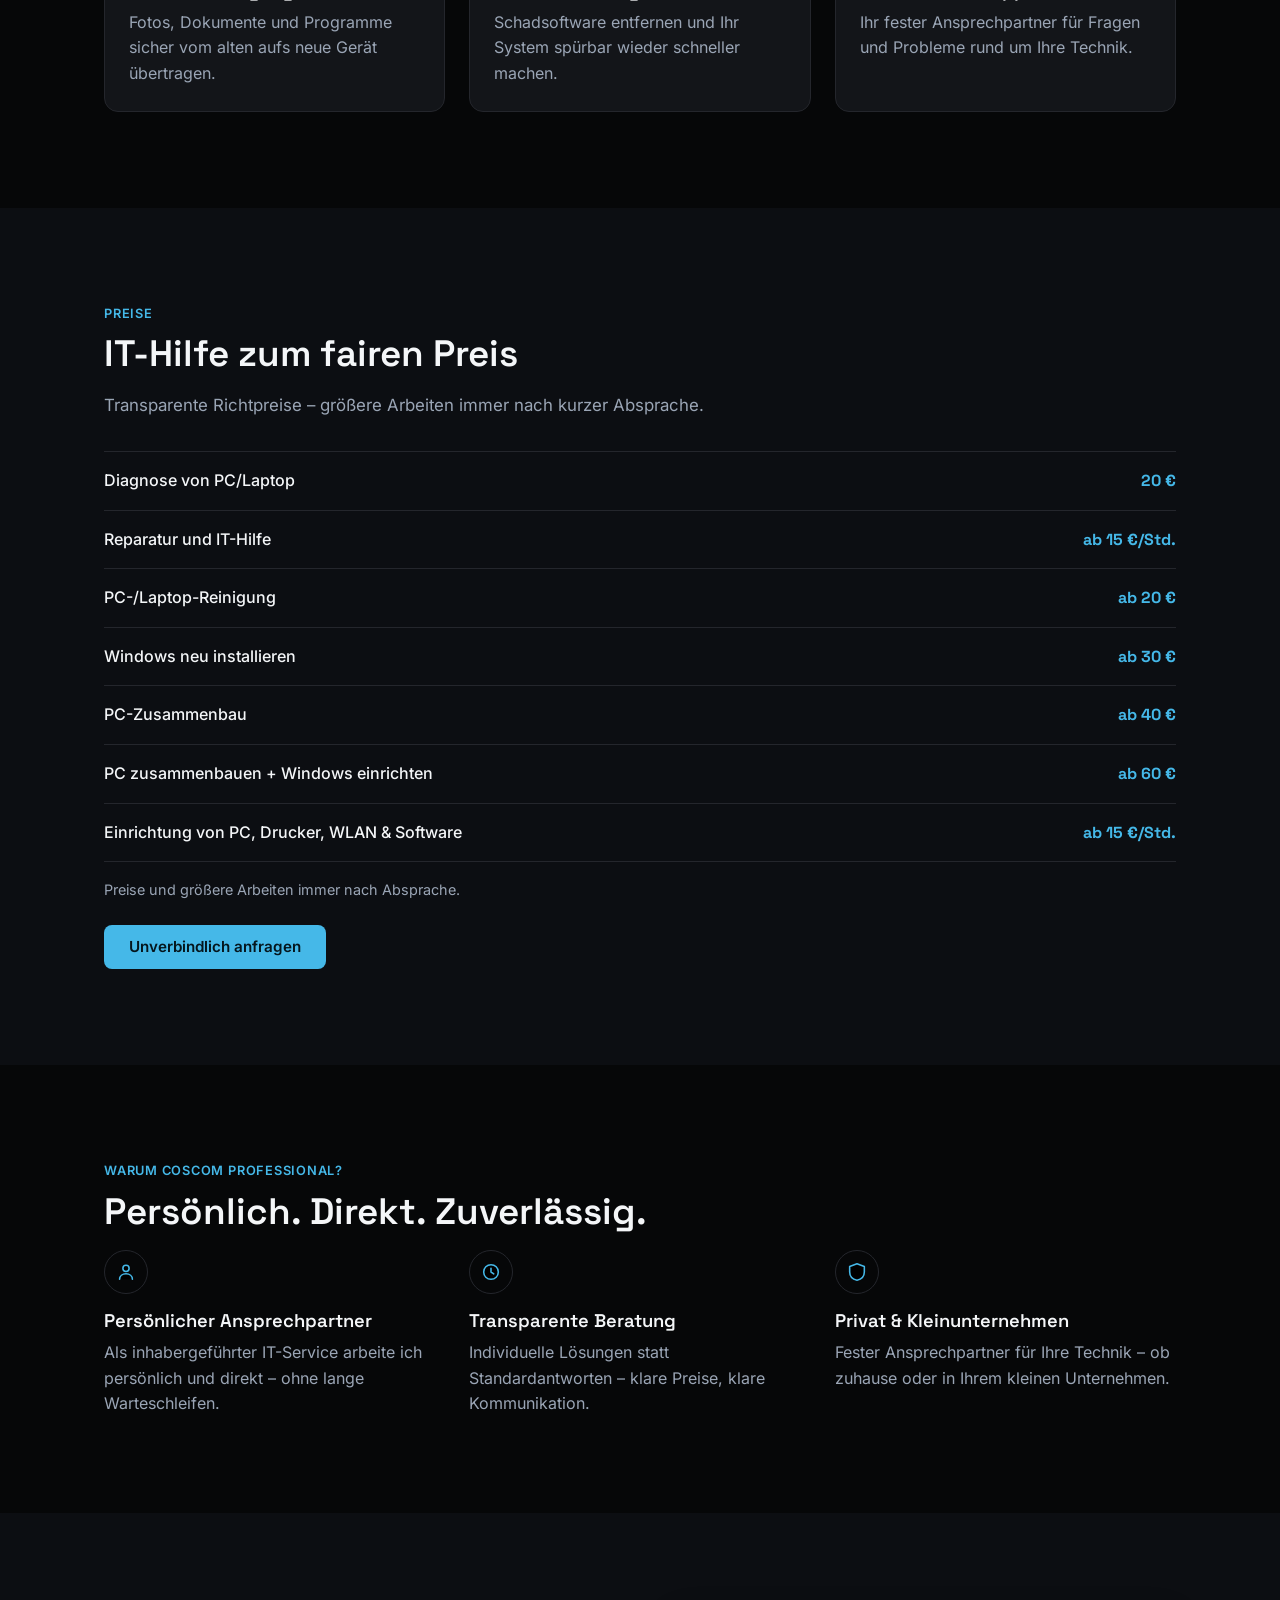
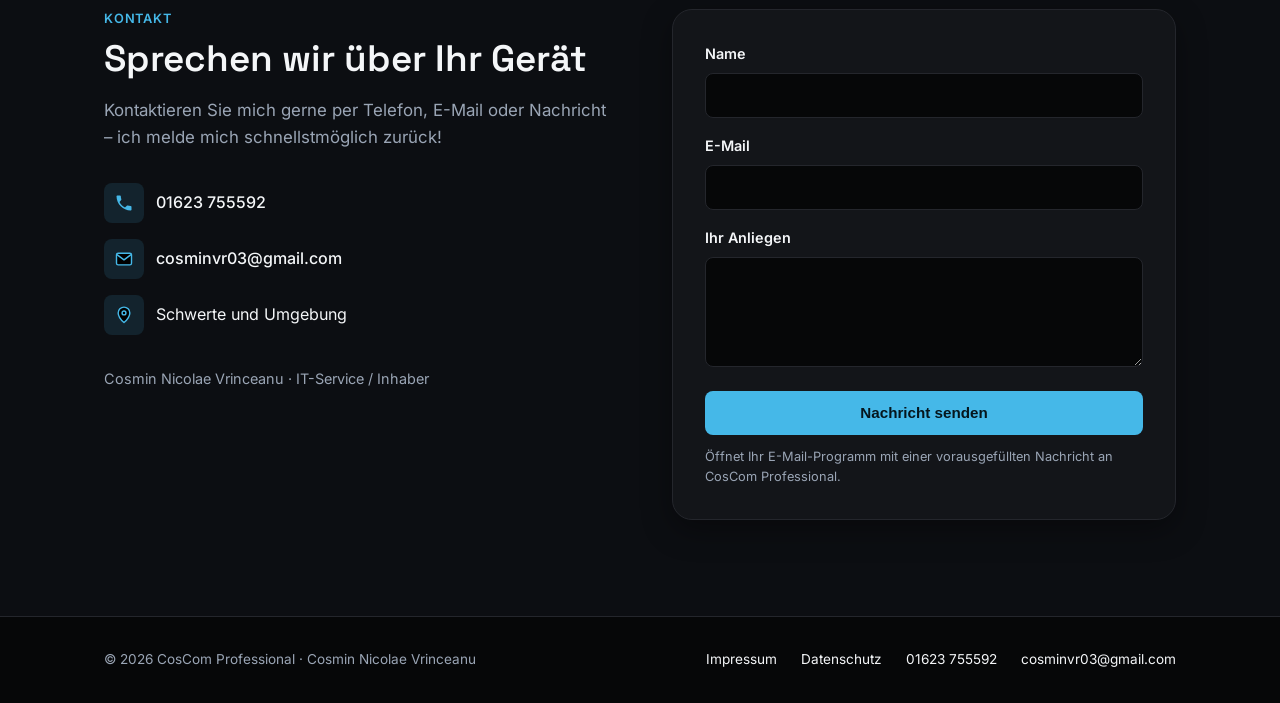
==== commit 8636dfd4: "Redesign hero in cinematic spotlight style Reworked the hero section after a TikTok tutorial referen" ====
--- a/index.html
+++ b/index.html
@@ -46,30 +46,9 @@
 <main id="main">
 
   <section class="hero" id="top">
-    <div class="hero-circuit" aria-hidden="true">
-      <svg viewBox="0 0 1200 500" preserveAspectRatio="none">
-        <g class="circuit-lines">
-          <path d="M0 420 H180 V360 H320 V420 H500" />
-          <path d="M120 500 V440 H260 V480" />
-          <path d="M700 500 V430 H880 V470 H1050 V420 H1200" />
-          <path d="M900 500 V450 H960 V500" />
-          <path d="M0 500 V470 H80 V500" />
-        </g>
-        <g class="circuit-dots">
-          <circle cx="180" cy="360" r="4"/>
-          <circle cx="320" cy="420" r="4"/>
-          <circle cx="500" cy="420" r="4"/>
-          <circle cx="260" cy="440" r="4"/>
-          <circle cx="880" cy="430" r="4"/>
-          <circle cx="1050" cy="470" r="4"/>
-          <circle cx="960" cy="450" r="4"/>
-        </g>
-      </svg>
-    </div>
-
     <div class="container hero-inner">
-      <p class="eyebrow">PC-Service &middot; Reparatur &middot; IT-Hilfe &middot; Schwerte</p>
-      <h1>Ihr IT-Service in&nbsp;Schwerte</h1>
+      <p class="badge-pill"><span class="badge-dot" aria-hidden="true"></span>IT-Service in Schwerte</p>
+      <h1>Ihr IT-Service in&nbsp;<span class="accent-text">Schwerte</span></h1>
       <p class="hero-lede">
         Egal ob langsamer Rechner, Virenbefall, Hardware-Defekt oder ein komplett neuer PC nach Ihren Wünschen –
         ich helfe Ihnen schnell, zuverlässig und zu fairen Preisen.
@@ -79,10 +58,29 @@
           <svg viewBox="0 0 24 24" aria-hidden="true"><path d="M6.6 10.8c1.4 2.8 3.8 5.2 6.6 6.6l2.2-2.2c.3-.3.7-.4 1-.2 1.1.4 2.3.6 3.6.6.6 0 1 .4 1 1V20c0 .6-.4 1-1 1C10.9 21 3 13.1 3 3.9c0-.6.4-1 1-1h3.2c.6 0 1 .4 1 1 0 1.3.2 2.5.6 3.6.1.4 0 .8-.2 1L6.6 10.8Z" fill="currentColor"/></svg>
           01623 755592
         </a>
-        <a class="btn btn-ghost btn-lg" href="#kontakt">Nachricht senden</a>
-      </div>
-      <p class="hero-note">Schwerte und Umgebung &middot; Antwort meist am selben Tag</p>
-    </div>
+        <a class="btn btn-outline btn-lg" href="#kontakt">Nachricht senden</a>
+      </div>
+    </div>
+
+    <div class="hero-spotlight" aria-hidden="true">
+      <div class="spotlight-cone"></div>
+      <svg class="spotlight-icon" viewBox="0 0 48 48" fill="none">
+        <rect x="12" y="10" width="16" height="28" rx="2" stroke="currentColor" stroke-width="1.4"/>
+        <circle cx="17" cy="16" r="1.2" fill="currentColor"/>
+        <circle cx="22" cy="16" r="1.2" fill="currentColor"/>
+        <path d="M28 20 H34 M34 20 V14 M34 20 V26 M34 14 H40 M34 26 H38" stroke="currentColor" stroke-width="1.1" stroke-linecap="round"/>
+        <circle cx="40" cy="14" r="1" fill="currentColor"/>
+        <circle cx="38" cy="26" r="1" fill="currentColor"/>
+      </svg>
+      <div class="spotlight-floor"></div>
+    </div>
+
+    <ul class="trust-strip container" role="list">
+      <li><strong>Kleinunternehmer,</strong> persönlich vor Ort</li>
+      <li><strong>Schwerte</strong> &amp; Umgebung</li>
+      <li>Antwort <strong>meist am selben Tag</strong></li>
+      <li>Feste, <strong>faire Preise</strong></li>
+    </ul>
   </section>
 
   <section class="section" id="leistungen">
--- a/assets/css/styles.css
+++ b/assets/css/styles.css
@@ -51,10 +51,10 @@
 
 /* ===== Design tokens ===== */
 :root {
-  --color-bg: #0b0e13;
-  --color-bg-alt: #10141b;
-  --color-card: #161b23;
-  --color-card-border: #232a35;
+  --color-bg: #060708;
+  --color-bg-alt: #0c0e12;
+  --color-card: #131519;
+  --color-card-border: #24262c;
   --color-fg: #f4f6f8;
   --color-fg-muted: #9aa5b5;
   --color-accent: #45b8e8;
@@ -172,7 +172,7 @@
   position: sticky;
   top: 0;
   z-index: 50;
-  background: rgba(11, 14, 19, 0.85);
+  background: rgba(6, 7, 8, 0.85);
   backdrop-filter: blur(10px);
   border-bottom: 1px solid var(--color-card-border);
 }
@@ -236,37 +236,111 @@
 .hero {
   position: relative;
   overflow: hidden;
-  padding: var(--space-24) 0 var(--space-16);
+  padding: var(--space-24) 0 0;
+  background: var(--color-bg);
   border-bottom: 1px solid var(--color-card-border);
-}
-.hero-circuit {
+  text-align: center;
+}
+
+.hero-inner {
+  position: relative;
+  z-index: 2;
+  max-width: 640px;
+  margin: 0 auto;
+}
+
+.badge-pill {
+  display: inline-flex;
+  align-items: center;
+  gap: var(--space-2);
+  margin: 0 0 var(--space-6);
+  padding: 6px var(--space-4) 6px 10px;
+  border: 1px solid var(--color-card-border);
+  border-radius: 999px;
+  background: rgba(255, 255, 255, 0.03);
+  color: var(--color-fg-muted);
+  font-size: 0.8rem;
+  font-weight: 600;
+  letter-spacing: 0.02em;
+}
+.badge-dot {
+  width: 7px;
+  height: 7px;
+  border-radius: 50%;
+  background: var(--color-accent);
+  box-shadow: 0 0 8px 1px var(--color-accent);
+}
+
+.accent-text { color: var(--color-accent); }
+
+.hero-lede { font-size: 1.1rem; max-width: 52ch; margin-left: auto; margin-right: auto; }
+.hero-ctas {
+  display: flex;
+  flex-wrap: wrap;
+  justify-content: center;
+  gap: var(--space-4);
+  margin: var(--space-6) 0 var(--space-16);
+}
+
+.btn-outline {
+  background: rgba(255, 255, 255, 0.02);
+  color: var(--color-fg);
+  border-color: var(--color-card-border);
+}
+.btn-outline:hover { border-color: var(--color-accent); color: var(--color-accent); }
+
+/* Spotlight visual: single hero icon lit from above on near-black */
+.hero-spotlight {
+  position: relative;
+  height: 360px;
+  margin-top: var(--space-4);
+}
+.spotlight-cone {
   position: absolute;
-  inset: 0;
-  z-index: 0;
-  opacity: 0.5;
+  top: 0;
+  left: 50%;
+  width: 480px;
+  height: 100%;
+  transform: translateX(-50%);
+  background: radial-gradient(ellipse 50% 90% at 50% 0%, var(--color-accent-soft) 0%, rgba(69, 184, 232, 0.05) 40%, transparent 72%);
   pointer-events: none;
 }
-.hero-circuit svg { width: 100%; height: 100%; }
-.circuit-lines path {
-  fill: none;
-  stroke: var(--color-accent);
-  stroke-width: 1.5;
-  opacity: 0.35;
-}
-.circuit-dots circle { fill: var(--color-accent); opacity: 0.6; }
-
-.hero-inner { position: relative; z-index: 1; max-width: 720px; }
-.eyebrow {
+.spotlight-icon {
+  position: absolute;
+  top: 56px;
+  left: 50%;
+  width: 168px;
+  height: 168px;
+  transform: translateX(-50%);
   color: var(--color-accent);
-  font-weight: 600;
-  letter-spacing: 0.06em;
-  text-transform: uppercase;
-  font-size: 0.8rem;
-  margin-bottom: var(--space-4);
-}
-.hero-lede { font-size: 1.1rem; max-width: 60ch; }
-.hero-ctas { display: flex; flex-wrap: wrap; gap: var(--space-4); margin: var(--space-6) 0; }
-.hero-note { font-size: 0.9rem; color: var(--color-fg-muted); margin: 0; }
+  filter: drop-shadow(0 0 22px rgba(69, 184, 232, 0.55)) drop-shadow(0 0 60px rgba(69, 184, 232, 0.25));
+}
+.spotlight-floor {
+  position: absolute;
+  bottom: 46px;
+  left: 50%;
+  width: 220px;
+  height: 34px;
+  transform: translateX(-50%);
+  background: radial-gradient(ellipse 50% 100% at 50% 50%, rgba(69, 184, 232, 0.35) 0%, transparent 75%);
+  filter: blur(4px);
+}
+
+.trust-strip {
+  position: relative;
+  z-index: 2;
+  list-style: none;
+  display: flex;
+  flex-wrap: wrap;
+  justify-content: center;
+  gap: var(--space-4) var(--space-12);
+  margin: 0 auto;
+  padding: var(--space-8) var(--space-6) var(--space-10);
+  border-top: 1px solid var(--color-card-border);
+  color: var(--color-fg-muted);
+  font-size: 0.9rem;
+}
+.trust-strip strong { color: var(--color-fg); font-weight: 600; }
 
 /* ===== Sections ===== */
 .section { padding: var(--space-24) 0; }
@@ -458,7 +532,12 @@
 
   .kontakt-grid { grid-template-columns: 1fr; gap: var(--space-12); }
   .grid-3 { grid-template-columns: 1fr; }
-  .hero { padding: var(--space-16) 0 var(--space-12); }
+  .hero { padding: var(--space-16) 0 0; }
+  .hero-spotlight { height: 260px; }
+  .spotlight-cone { width: 340px; }
+  .spotlight-icon { width: 128px; height: 128px; top: 36px; }
+  .spotlight-floor { bottom: 30px; }
+  .trust-strip { gap: var(--space-3) var(--space-6); font-size: 0.85rem; }
   .section { padding: var(--space-16) 0; }
 }
 
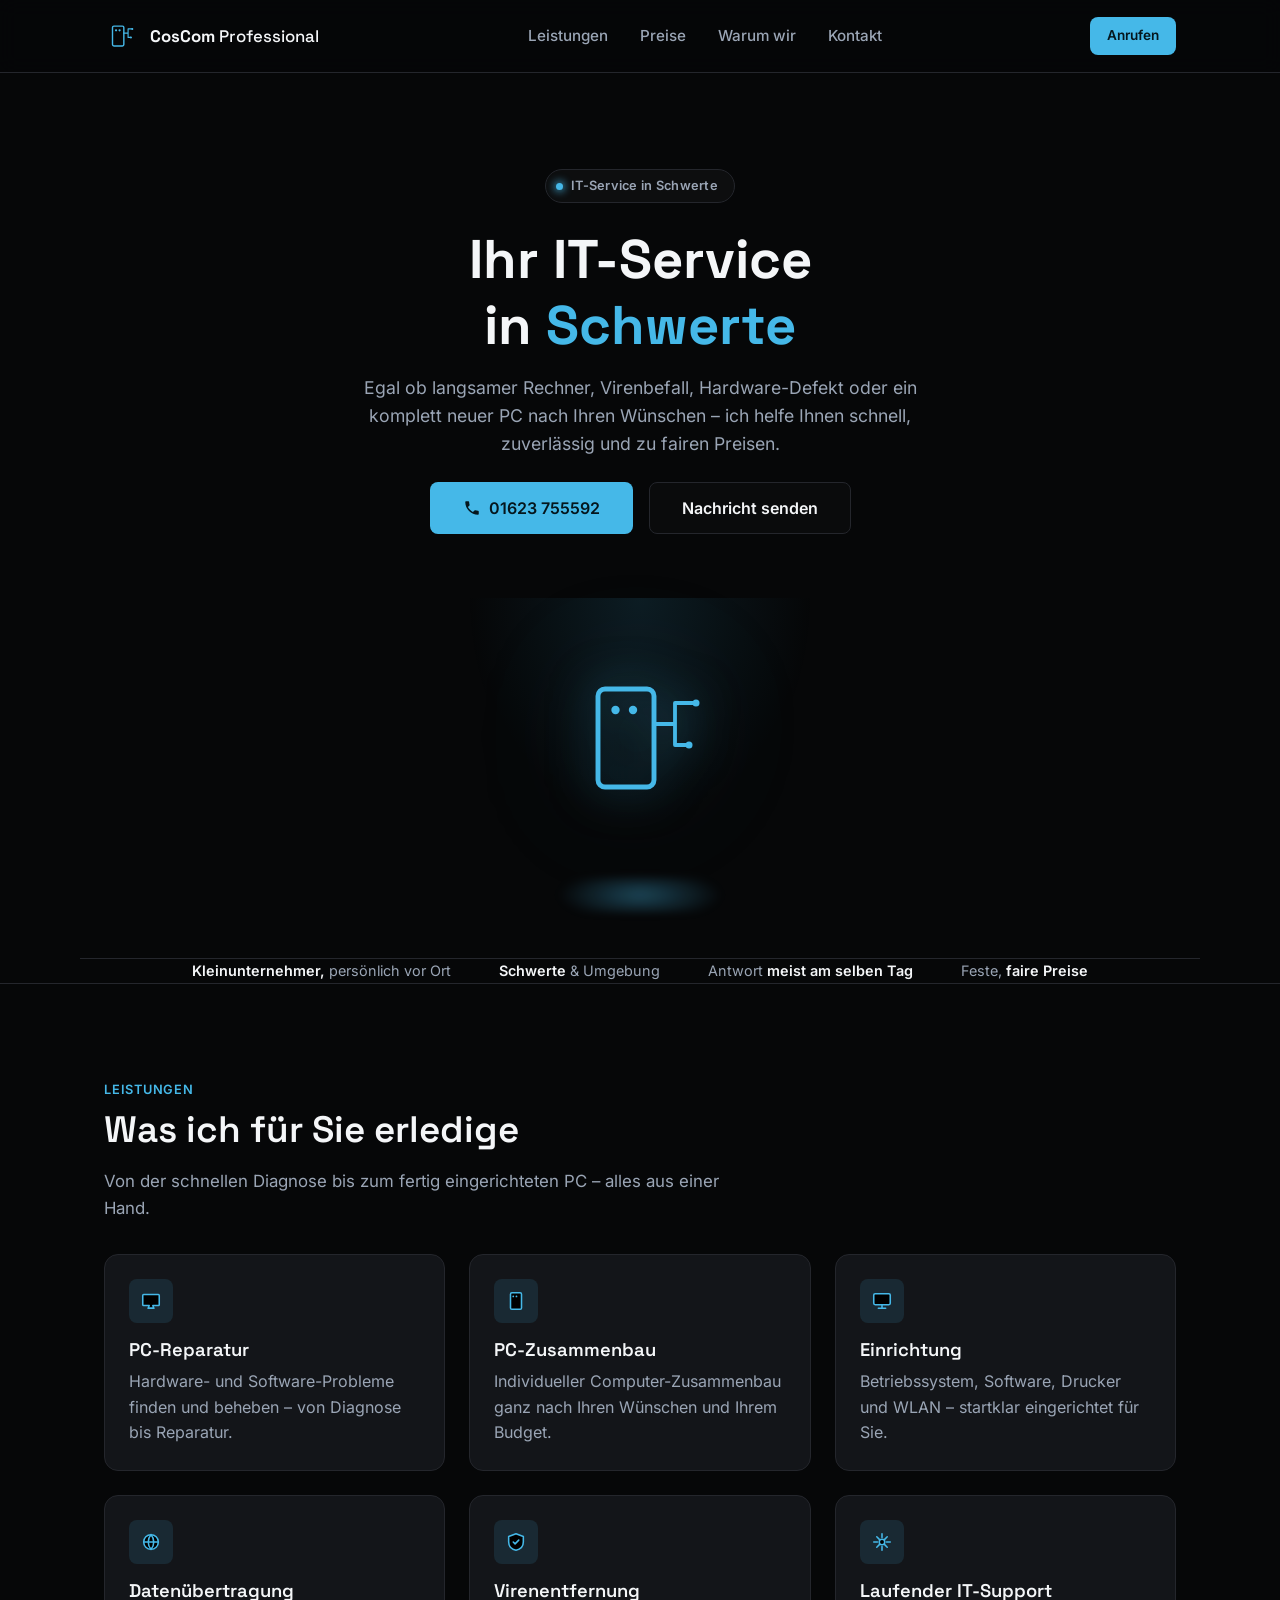
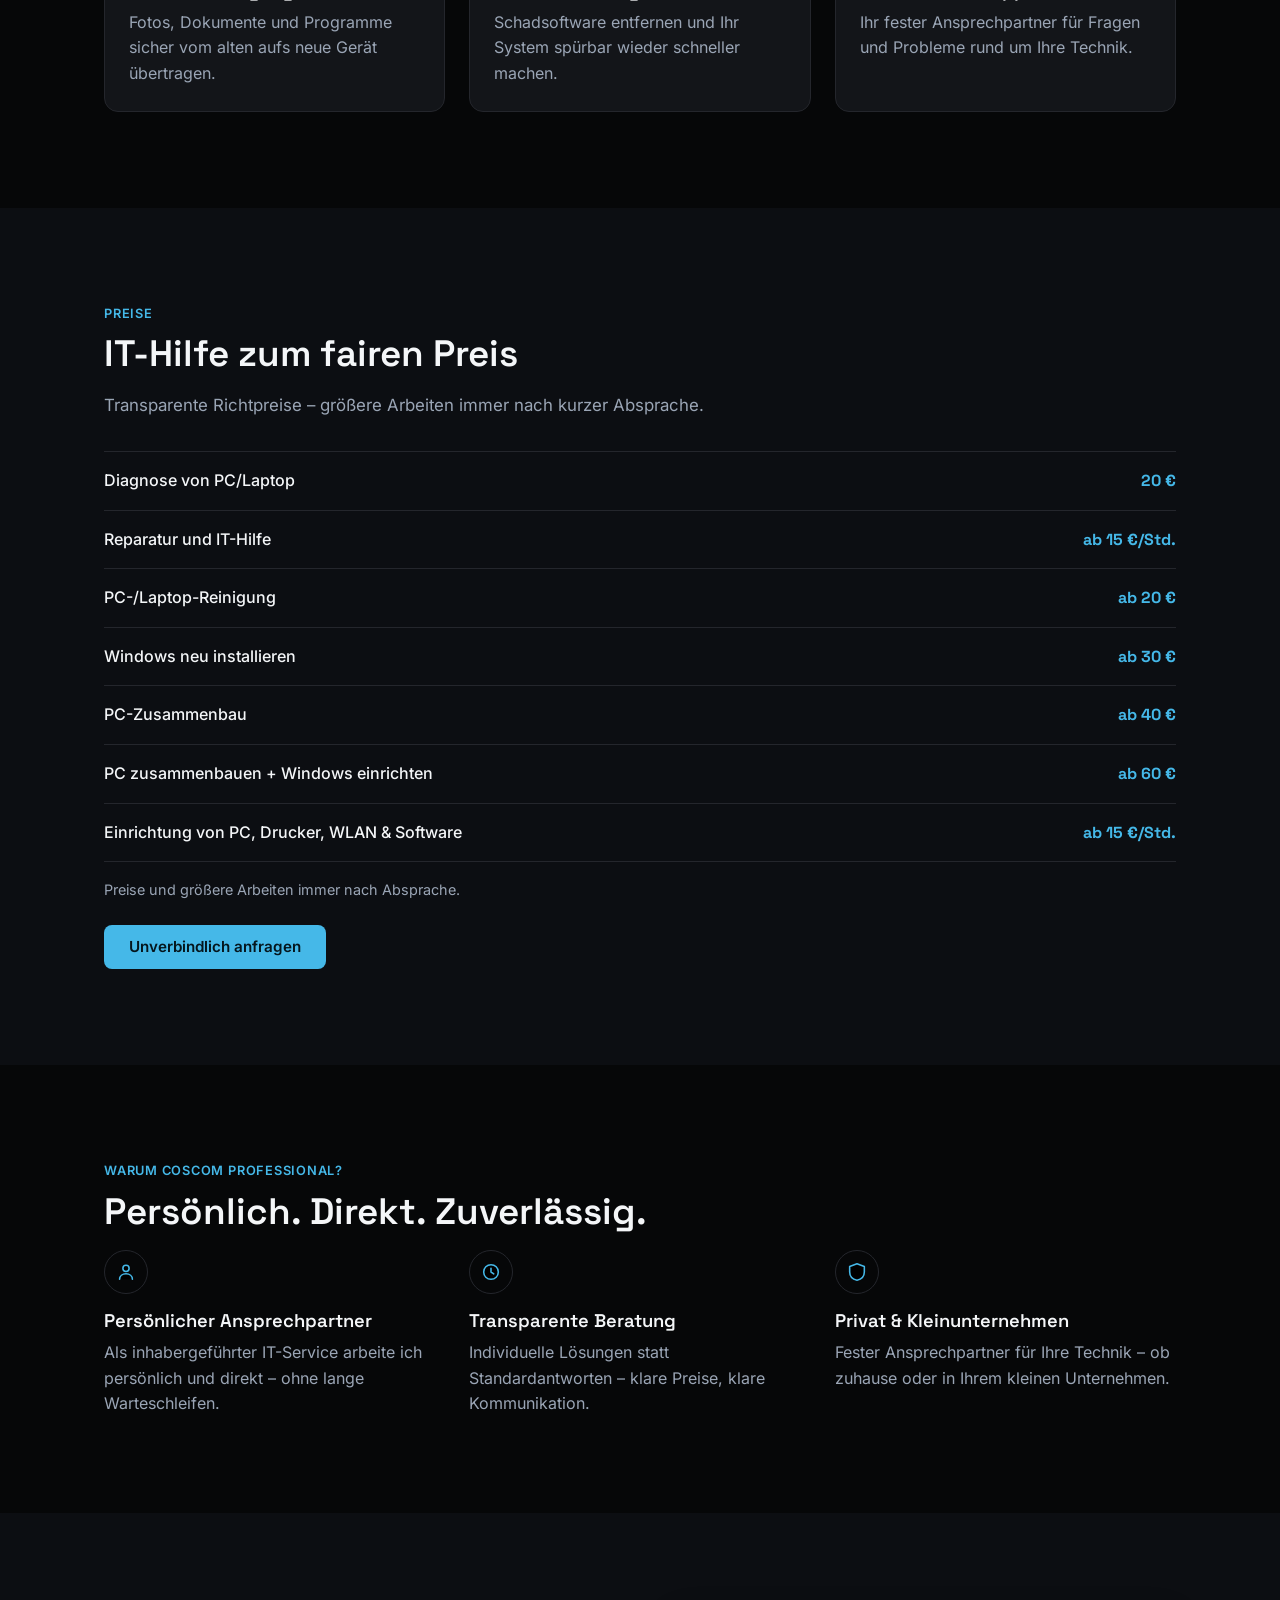
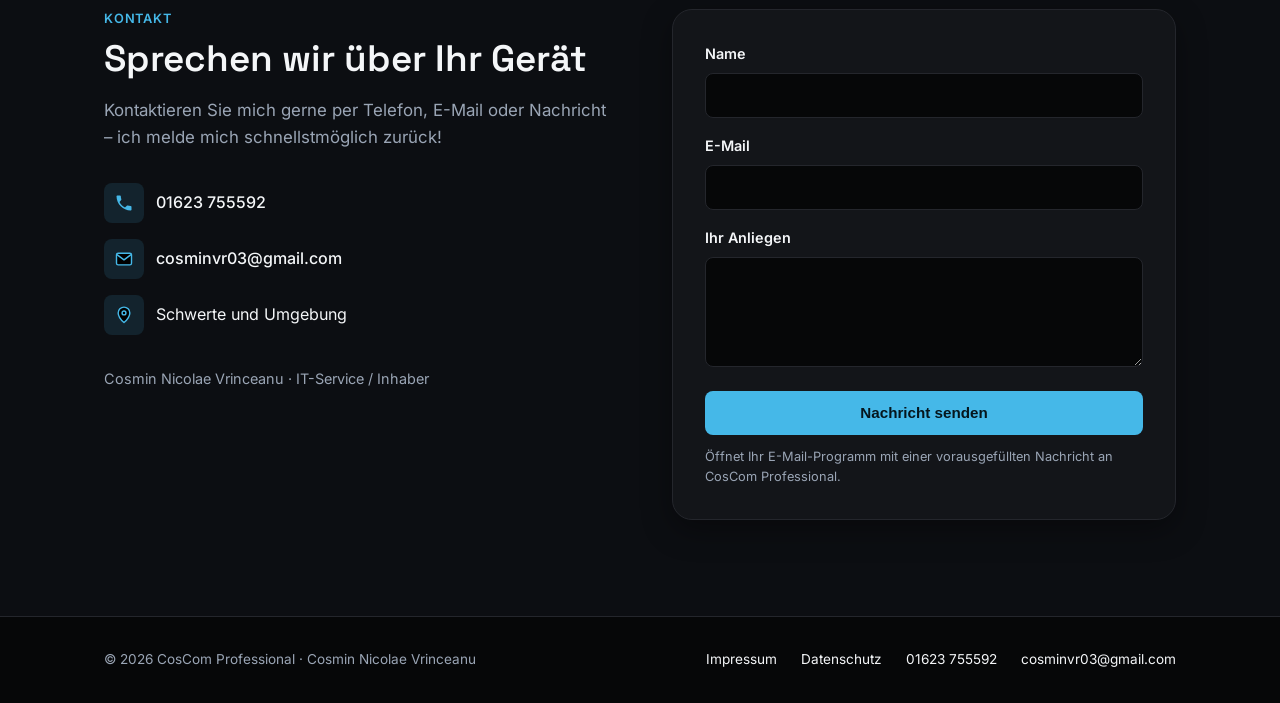
==== commit 4a552906: "Add motion polish: hero entrance, scroll reveal, hover micro-interactions Adds a staggered hero entr" ====
--- a/index.html
+++ b/index.html
@@ -63,16 +63,18 @@
     </div>
 
     <div class="hero-spotlight" aria-hidden="true">
-      <div class="spotlight-cone"></div>
-      <svg class="spotlight-icon" viewBox="0 0 48 48" fill="none">
-        <rect x="12" y="10" width="16" height="28" rx="2" stroke="currentColor" stroke-width="1.4"/>
-        <circle cx="17" cy="16" r="1.2" fill="currentColor"/>
-        <circle cx="22" cy="16" r="1.2" fill="currentColor"/>
-        <path d="M28 20 H34 M34 20 V14 M34 20 V26 M34 14 H40 M34 26 H38" stroke="currentColor" stroke-width="1.1" stroke-linecap="round"/>
-        <circle cx="40" cy="14" r="1" fill="currentColor"/>
-        <circle cx="38" cy="26" r="1" fill="currentColor"/>
-      </svg>
-      <div class="spotlight-floor"></div>
+      <div class="spotlight-parallax" id="spotlight-parallax">
+        <div class="spotlight-cone"></div>
+        <svg class="spotlight-icon" viewBox="0 0 48 48" fill="none">
+          <rect x="12" y="10" width="16" height="28" rx="2" stroke="currentColor" stroke-width="1.4"/>
+          <circle cx="17" cy="16" r="1.2" fill="currentColor"/>
+          <circle cx="22" cy="16" r="1.2" fill="currentColor"/>
+          <path d="M28 20 H34 M34 20 V14 M34 20 V26 M34 14 H40 M34 26 H38" stroke="currentColor" stroke-width="1.1" stroke-linecap="round"/>
+          <circle cx="40" cy="14" r="1" fill="currentColor"/>
+          <circle cx="38" cy="26" r="1" fill="currentColor"/>
+        </svg>
+        <div class="spotlight-floor"></div>
+      </div>
     </div>
 
     <ul class="trust-strip container" role="list">
--- a/assets/css/styles.css
+++ b/assets/css/styles.css
@@ -141,6 +141,54 @@
   left: 0;
 }
 
+/* ===== Motion ===== */
+@keyframes heroRise {
+  from { opacity: 0; transform: translateY(16px); }
+  to { opacity: 1; transform: translateY(0); }
+}
+.badge-pill,
+.hero h1,
+.hero-lede,
+.hero-ctas,
+.hero-spotlight {
+  animation: heroRise 700ms cubic-bezier(0.16, 0.8, 0.24, 1) both;
+}
+.badge-pill { animation-delay: 0ms; }
+.hero h1 { animation-delay: 90ms; }
+.hero-lede { animation-delay: 180ms; }
+.hero-ctas { animation-delay: 270ms; }
+.hero-spotlight { animation-delay: 360ms; }
+
+@keyframes softPulse {
+  0%, 100% { opacity: 1; transform: scale(1); }
+  50% { opacity: 0.55; transform: scale(1.3); }
+}
+.badge-dot { animation: softPulse 2.6s ease-in-out infinite; }
+
+@keyframes iconFloat {
+  0%, 100% { transform: translate(-50%, 0); }
+  50% { transform: translate(-50%, -7px); }
+}
+.spotlight-icon { animation: iconFloat 5s ease-in-out infinite; }
+
+@keyframes floorBreathe {
+  0%, 100% { opacity: 0.9; transform: translateX(-50%) scaleX(1); }
+  50% { opacity: 0.6; transform: translateX(-50%) scaleX(0.88); }
+}
+.spotlight-floor { animation: floorBreathe 5s ease-in-out infinite; }
+
+.spotlight-parallax { transition: transform 500ms cubic-bezier(0.2, 0.8, 0.2, 1); }
+
+/* Scroll-reveal: classes are added by JS only, so content stays fully visible
+   with no JS at all. A timeout fallback in main.js guarantees nothing can be
+   left permanently hidden even if the observer never fires for an element. */
+.pre-reveal {
+  opacity: 0;
+  transform: translateY(14px);
+  transition: opacity 500ms cubic-bezier(0.2, 0.7, 0.3, 1), transform 500ms cubic-bezier(0.2, 0.7, 0.3, 1);
+}
+.pre-reveal.revealed { opacity: 1; transform: translateY(0); }
+
 /* ===== Buttons ===== */
 .btn {
   display: inline-flex;
@@ -159,13 +207,23 @@
 }
 .btn svg { width: 18px; height: 18px; }
 .btn-primary { background: var(--color-accent); color: #05161d; }
-.btn-primary:hover { background: var(--color-accent-dark); }
+.btn-primary:hover { background: var(--color-accent-dark); box-shadow: 0 10px 24px rgba(69, 184, 232, 0.28); }
 .btn-ghost { background: transparent; color: var(--color-fg); border-color: var(--color-card-border); }
 .btn-ghost:hover { border-color: var(--color-accent); color: var(--color-accent); }
 .btn-lg { min-height: 52px; padding: 0 var(--space-8); font-size: 1rem; }
 .btn-sm { min-height: 38px; padding: 0 var(--space-4); font-size: 0.85rem; }
 .btn-block { width: 100%; }
-.btn:active { transform: translateY(1px); }
+.btn:hover { transform: translateY(-2px); }
+.btn:active { transform: translateY(0); }
+
+@keyframes ringWiggle {
+  0%, 100% { transform: rotate(0deg); }
+  20% { transform: rotate(-14deg); }
+  40% { transform: rotate(11deg); }
+  60% { transform: rotate(-7deg); }
+  80% { transform: rotate(4deg); }
+}
+.btn-primary:hover svg { animation: ringWiggle 500ms ease-in-out; transform-origin: 50% 50%; }
 
 /* ===== Header ===== */
 .site-header {
@@ -198,13 +256,29 @@
   gap: var(--space-8);
 }
 .main-nav a {
+  position: relative;
   color: var(--color-fg-muted);
   font-weight: 500;
   font-size: 0.95rem;
   padding: var(--space-2) 0;
   transition: color var(--transition);
 }
-.main-nav a:hover { color: var(--color-accent); }
+.main-nav a::after {
+  content: "";
+  position: absolute;
+  left: 0;
+  right: 0;
+  bottom: -1px;
+  height: 2px;
+  background: var(--color-accent);
+  transform: scaleX(0);
+  transform-origin: left;
+  transition: transform 250ms ease;
+}
+.main-nav a:hover,
+.main-nav a:focus-visible { color: var(--color-accent); }
+.main-nav a:hover::after,
+.main-nav a:focus-visible::after { transform: scaleX(1); }
 
 .header-actions { display: flex; align-items: center; gap: var(--space-3); }
 
@@ -528,7 +602,11 @@
     border-bottom: 1px solid var(--color-card-border);
     padding: var(--space-4) var(--space-6) var(--space-6);
     gap: var(--space-4);
+    opacity: 0;
+    transform: translateY(-8px);
+    transition: opacity 220ms ease, transform 220ms ease;
   }
+  .main-nav.is-open.is-visible { opacity: 1; transform: translateY(0); }
 
   .kontakt-grid { grid-template-columns: 1fr; gap: var(--space-12); }
   .grid-3 { grid-template-columns: 1fr; }
